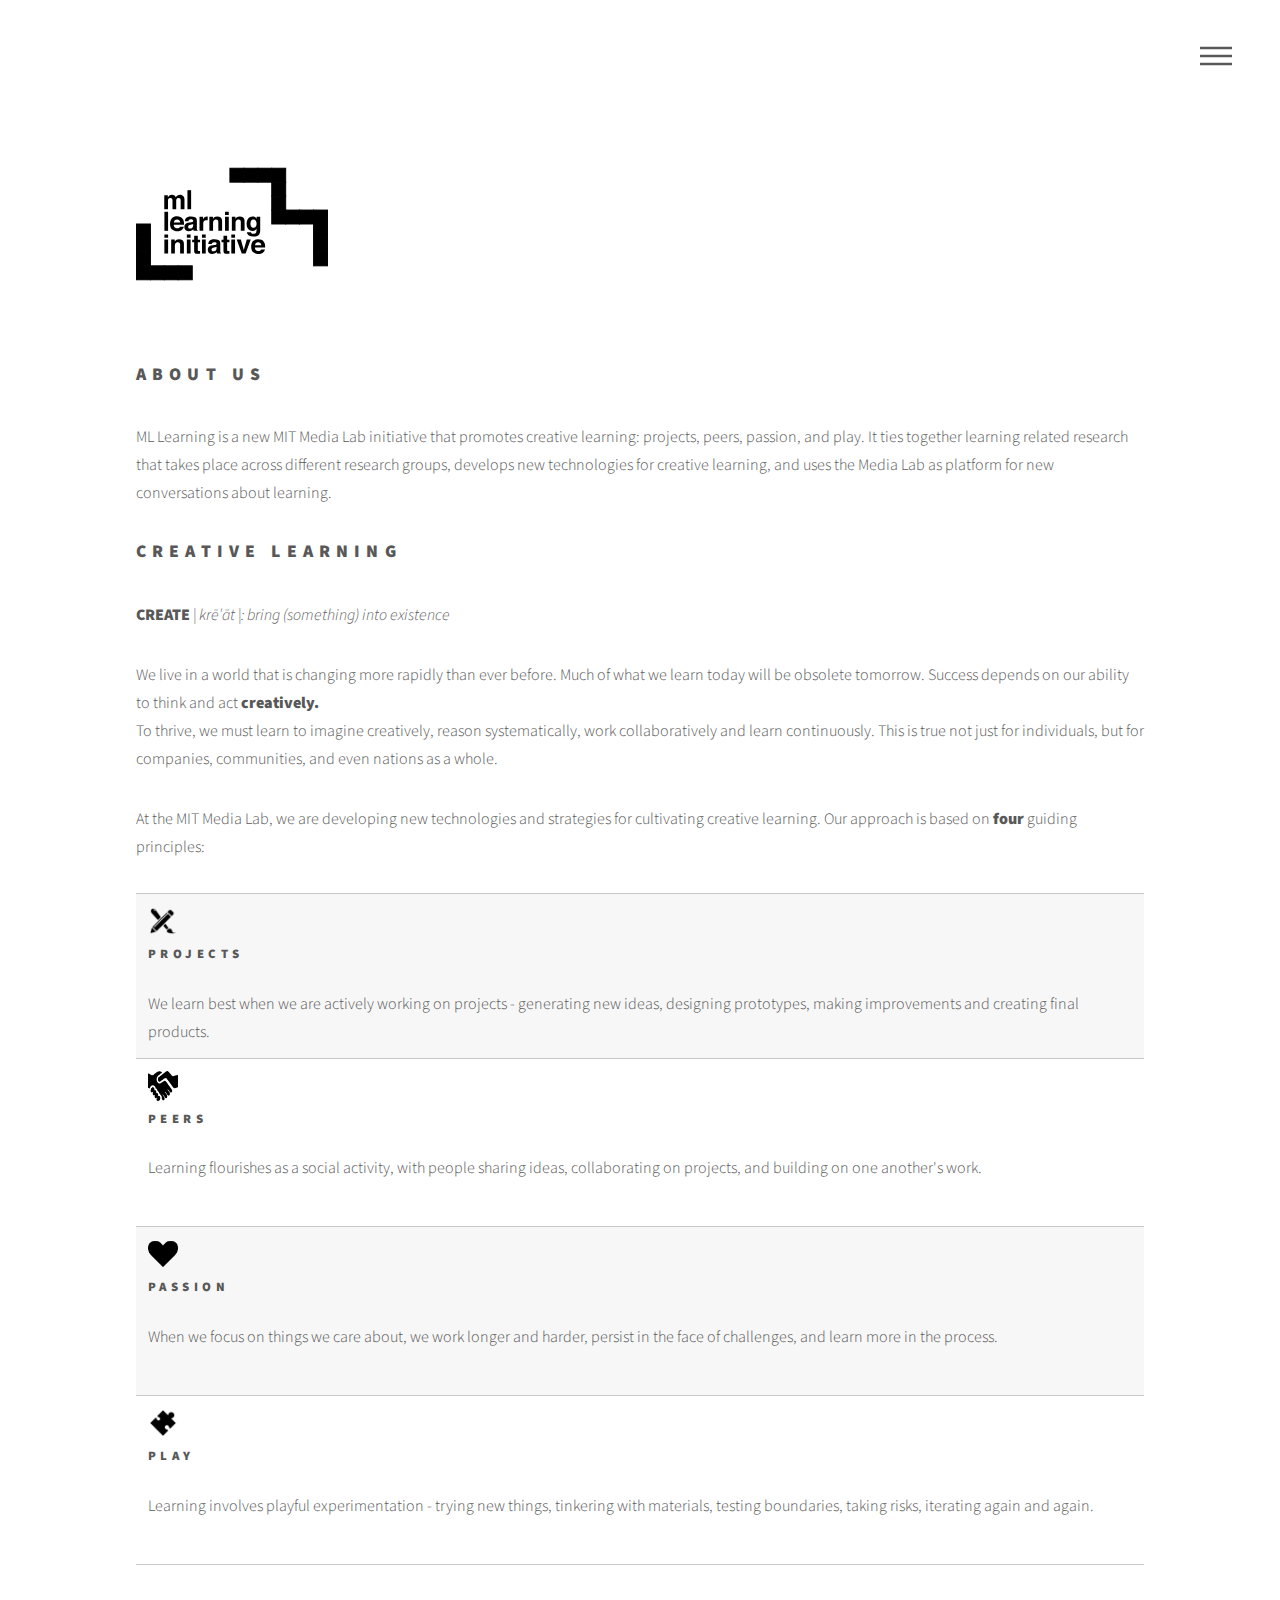
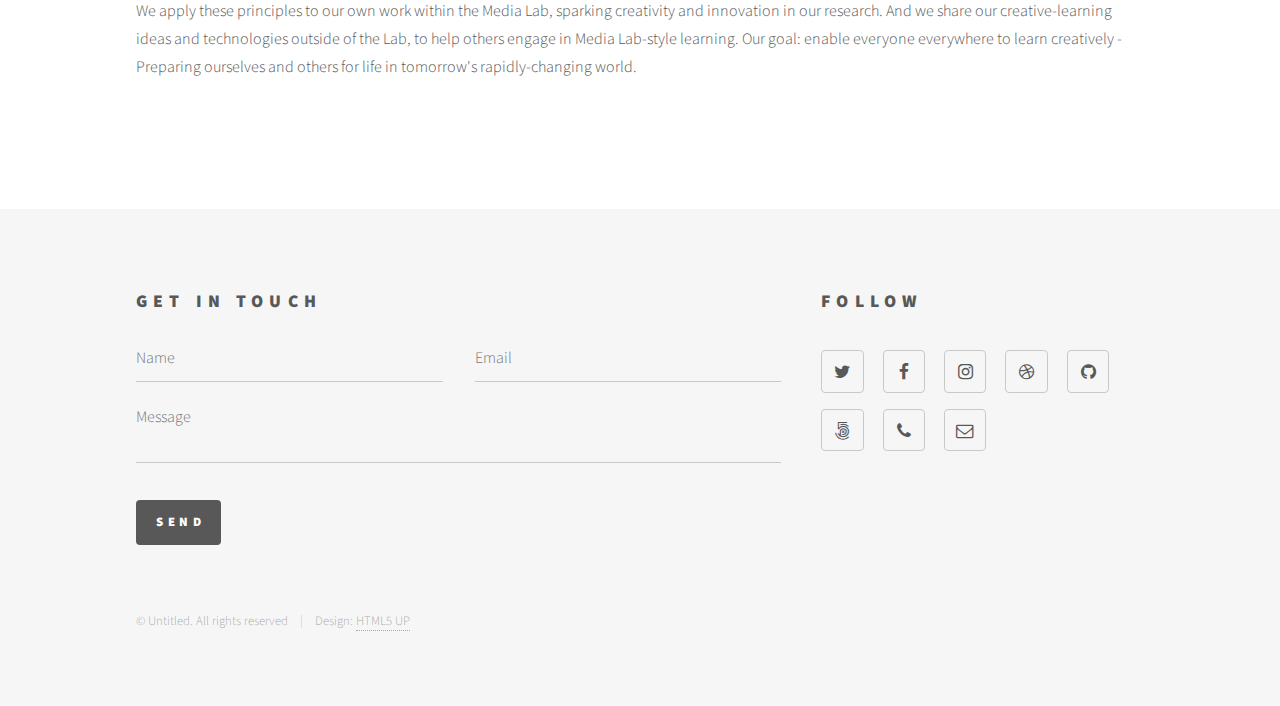
==== about.html @ 052a1443 "team pages and images" ====
<!DOCTYPE HTML>

<html>


<head>
		<!--<title>Phantom by HTML5 UP</title> -->
		<meta charset="utf-8" />
		<meta name="viewport" content="width=device-width, initial-scale=1" />
		<!--[if lte IE 8]><script src="assets/js/ie/html5shiv.js"></script><![endif]-->
		<link rel="stylesheet" href="assets/css/main.css" />
		<!--[if lte IE 9]><link rel="stylesheet" href="assets/css/ie9.css" /><![endif]-->
		<!--[if lte IE 8]><link rel="stylesheet" href="assets/css/ie8.css" /><![endif]-->
	</head>
	
<body>

<!-- Wrapper -->
			<div id="wrapper">

				<!-- Header -->
					<header id="header">
						<div class="inner">

							<!-- Logo -->
								<a href="index.html" class="logo">
								<span class="symbol"><img src="images/icons/logo.svg" alt="" /></span>
								</a>

							<!-- Nav -->
								<nav>
									<ul>
										<li><a href="#menu">Menu</a></li>
									</ul>
								</nav>

						</div>
					</header>

				<!-- Menu -->
					<nav id="menu">
						<h2>Menu</h2>
						<ul>
							<li><a href="index.html">Projects</a></li>
							<li><a href="people.html">People</a></li>
							<li><a href="about.html">About</a></li>
							<li><a href="generic.html">Blog</a></li>
							<li><a href="elements.html">Elements</a></li>
						</ul>
					</nav>

				<!-- Main -->
					<div id="main">
						<div class="inner">

<h2> About Us </h2>

<p>
ML Learning is a new MIT Media Lab initiative that promotes creative learning:
 projects, peers, passion, and play. It ties together learning related research
  that takes place across different research groups, develops new technologies
  for creative learning, and uses the Media Lab as platform for new conversations
   about learning.
</p>

<h2> Creative Learning </h2>

<p>

<b>CREATE</b> <em>| krēˈāt |: bring (something) into existence </em>

</p>
<p>

We live in a world that is changing more rapidly than ever before.
Much of what we learn today will be obsolete tomorrow.
Success depends on our ability to think and act <b> creatively.</b> <br>


To thrive, we must learn to imagine creatively, reason systematically,
work collaboratively and learn continuously.
This is true not just for individuals, but for companies,
communities, and even nations as a whole.

</p>

<p>

At the MIT Media Lab, we are developing new technologies and strategies
for cultivating creative learning. Our approach is based on <b>four</b> guiding principles:

<div>




</div>


<table>  
<tr>  
    <td><img src="images/icons/project.png" style="width:30px;height:30px;">


    
    <h5>Projects</h5>

We learn best when we are actively working on projects -
generating new ideas, designing prototypes,
making improvements and creating final products.

</td>

</tr>  
<tr>  
    <td><img src="images/icons/peers.png" alt="Peers icon" style="width:30px;height:30px;">

    
    <h5>Peers</h5>

<p> 
 Learning flourishes as a social activity,
with people sharing ideas, collaborating on projects,
and building on one another's work.</p>
</td>

</tr>  
<tr>  
   <td><img src="images/icons/passion.png" alt="Passion icon" style="width:30px;height:30px;">

    
    <h5>Passion</h5>

<p>When we focus on things we care about, we work longer and harder,
persist in the face of challenges, and learn more in the process.</p>
</td>

</tr>  
<tr>  
    <td><img src="images/icons/play.png" alt="Play icon" style="width:30px;height:30px;">

    
    <h5>Play</h5>

<p> Learning involves playful experimentation - trying new things,
tinkering with materials, testing boundaries, taking risks, iterating again and again.</p>
</td>

</tr>  
</table>

We apply these principles to our own work within the Media Lab,
sparking creativity and innovation in our research.
And we share our creative-learning ideas and technologies
outside of the Lab, to help others engage in Media Lab-style learning.

Our goal: enable everyone everywhere to learn creatively -
Preparing ourselves and others for life in tomorrow's rapidly-changing world.

</p>
</div>
</div>


<footer id="footer">
						<div class="inner">
							<section>
								<h2>Get in touch</h2>
								<form method="post" action="#">
									<div class="field half first">
										<input type="text" name="name" id="name" placeholder="Name" />
									</div>
									<div class="field half">
										<input type="email" name="email" id="email" placeholder="Email" />
									</div>
									<div class="field">
										<textarea name="message" id="message" placeholder="Message"></textarea>
									</div>
									<ul class="actions">
										<li><input type="submit" value="Send" class="special" /></li>
									</ul>
								</form>
							</section>
							<section>
								<h2>Follow</h2>
								<ul class="icons">
									<li><a href="#" class="icon style2 fa-twitter"><span class="label">Twitter</span></a></li>
									<li><a href="#" class="icon style2 fa-facebook"><span class="label">Facebook</span></a></li>
									<li><a href="#" class="icon style2 fa-instagram"><span class="label">Instagram</span></a></li>
									<li><a href="#" class="icon style2 fa-dribbble"><span class="label">Dribbble</span></a></li>
									<li><a href="#" class="icon style2 fa-github"><span class="label">GitHub</span></a></li>
									<li><a href="#" class="icon style2 fa-500px"><span class="label">500px</span></a></li>
									<li><a href="#" class="icon style2 fa-phone"><span class="label">Phone</span></a></li>
									<li><a href="#" class="icon style2 fa-envelope-o"><span class="label">Email</span></a></li>
								</ul>
							</section>
							<ul class="copyright">
								<li>&copy; Untitled. All rights reserved</li><li>Design: <a href="http://html5up.net">HTML5 UP</a></li>
							</ul>
						</div>
					</footer>
					<!-- Scripts -->
			<script src="assets/js/jquery.min.js"></script>
			<script src="assets/js/skel.min.js"></script>
			<script src="assets/js/util.js"></script>
			<!--[if lte IE 8]><script src="assets/js/ie/respond.min.js"></script><![endif]-->
			<script src="assets/js/main.js"></script>
					</body>
					</html>
---- assets/css/main.css ----
@import url(font-awesome.min.css);
@import url("https://fonts.googleapis.com/css?family=Source+Sans+Pro:300,700,900");

/*
	Phantom by HTML5 UP
	html5up.net | @ajlkn
	Free for personal and commercial use under the CCA 3.0 license (html5up.net/license)
*/

/* Reset */

.highlight1 {
background-color: rgb(112, 32, 140); /* purple */
color: white;

}

.highlight2 {
background-color: rgb(50, 56, 150);/* blue */
color: white;
}

.highlight3 {
background-color: rgb(222, 25, 35);/* orange */
color: white;
}

.highlight4 {
background-color: rgb(246, 149, 22);/* yellow */
color: white;
}

.highlight5 {
background-color: rgb(0, 123, 66);/* green */
color: white;
}

.highlight6 {
background-color: black;/* black */
color: white;
}

	html, body, div, span, applet, object, iframe, h1, h2, h3, h4, h5, h6, p, blockquote, pre, a, abbr, acronym, address, big, cite, code, del, dfn, em, img, ins, kbd, q, s, samp, small, strike, strong, sub, sup, tt, var, b, u, i, center, dl, dt, dd, ol, ul, li, fieldset, form, label, legend, table, caption, tbody, tfoot, thead, tr, th, td, article, aside, canvas, details, embed, figure, figcaption, footer, header, hgroup, menu, nav, output, ruby, section, summary, time, mark, audio, video {
		margin: 0;
		padding: 0;
		border: 0;
		font-size: 100%;
		font: inherit;
		vertical-align: baseline;
	}

	article, aside, details, figcaption, figure, footer, header, hgroup, menu, nav, section {
		display: block;
	}

	body {
		line-height: 1;
	}

	ol, ul {
		list-style: none;
	}

	blockquote, q {
		quotes: none;
	}

	blockquote:before, blockquote:after, q:before, q:after {
		content: '';
		content: none;
	}

	table {
		border-collapse: collapse;
		border-spacing: 0;
	}

	body {
		-webkit-text-size-adjust: none;
	}

/* Box Model */

	*, *:before, *:after {
		-moz-box-sizing: border-box;
		-webkit-box-sizing: border-box;
		box-sizing: border-box;
	}

/* Grid */

	.row {
		border-bottom: solid 1px transparent;
		-moz-box-sizing: border-box;
		-webkit-box-sizing: border-box;
		box-sizing: border-box;
	}

	.row > * {
		float: left;
		-moz-box-sizing: border-box;
		-webkit-box-sizing: border-box;
		box-sizing: border-box;
	}

	.row:after, .row:before {
		content: '';
		display: block;
		clear: both;
		height: 0;
	}

	.row.uniform > * > :first-child {
		margin-top: 0;
	}

	.row.uniform > * > :last-child {
		margin-bottom: 0;
	}

	.row.\30 \25 > * {
		padding: 0 0 0 0em;
	}

	.row.\30 \25 {
		margin: 0 0 -1px 0em;
	}

	.row.uniform.\30 \25 > * {
		padding: 0em 0 0 0em;
	}

	.row.uniform.\30 \25 {
		margin: 0em 0 -1px 0em;
	}

	.row > * {
		padding: 0 0 0 2em;
	}

	.row {
		margin: 0 0 -1px -2em;
	}

	.row.uniform > * {
		padding: 2em 0 0 2em;
	}

	.row.uniform {
		margin: -2em 0 -1px -2em;
	}

	.row.\32 00\25 > * {
		padding: 0 0 0 4em;
	}

	.row.\32 00\25 {
		margin: 0 0 -1px -4em;
	}

	.row.uniform.\32 00\25 > * {
		padding: 4em 0 0 4em;
	}

	.row.uniform.\32 00\25 {
		margin: -4em 0 -1px -4em;
	}

	.row.\31 50\25 > * {
		padding: 0 0 0 3em;
	}

	.row.\31 50\25 {
		margin: 0 0 -1px -3em;
	}

	.row.uniform.\31 50\25 > * {
		padding: 3em 0 0 3em;
	}

	.row.uniform.\31 50\25 {
		margin: -3em 0 -1px -3em;
	}

	.row.\35 0\25 > * {
		padding: 0 0 0 1em;
	}

	.row.\35 0\25 {
		margin: 0 0 -1px -1em;
	}

	.row.uniform.\35 0\25 > * {
		padding: 1em 0 0 1em;
	}

	.row.uniform.\35 0\25 {
		margin: -1em 0 -1px -1em;
	}

	.row.\32 5\25 > * {
		padding: 0 0 0 0.5em;
	}

	.row.\32 5\25 {
		margin: 0 0 -1px -0.5em;
	}

	.row.uniform.\32 5\25 > * {
		padding: 0.5em 0 0 0.5em;
	}

	.row.uniform.\32 5\25 {
		margin: -0.5em 0 -1px -0.5em;
	}

	.\31 2u, .\31 2u\24 {
		width: 100;
		clear: none;
		margin-left: 0;
	}

	.\31 1u, .\31 1u\24 {
		width: 91.6666666667%;
		clear: none;
		margin-left: 0;
	}

	.\31 0u, .\31 0u\24 {
		width: 83.3333333333%;
		clear: none;
		margin-left: 0;
	}

	.\39 u, .\39 u\24 {
		width: 75%;
		clear: none;
		margin-left: 0;
	}

	.\38 u, .\38 u\24 {
		width: 66.6666666667%;
		clear: none;
		margin-left: 0;
	}

	.\37 u, .\37 u\24 {
		width: 58.3333333333%;
		clear: none;
		margin-left: 0;
	}

	.\36 u, .\36 u\24 {
		width: 50%;
		clear: none;
		margin-left: 0;
	}

	.\35 u, .\35 u\24 {
		width: 41.6666666667%;
		clear: none;
		margin-left: 0;
	}

	.\34 u, .\34 u\24 {
		width: 33.3333333333%;
		clear: none;
		margin-left: 0;
	}

	.\33 u, .\33 u\24 {
		width: 25%;
		clear: none;
		margin-left: 0;
	}

	.\32 u, .\32 u\24 {
		width: 16.6666666667%;
		clear: none;
		margin-left: 0;
	}

	.\31 u, .\31 u\24 {
		width: 8.3333333333%;
		clear: none;
		margin-left: 0;
	}

	.\31 2u\24 + *,
	.\31 1u\24 + *,
	.\31 0u\24 + *,
	.\39 u\24 + *,
	.\38 u\24 + *,
	.\37 u\24 + *,
	.\36 u\24 + *,
	.\35 u\24 + *,
	.\34 u\24 + *,
	.\33 u\24 + *,
	.\32 u\24 + *,
	.\31 u\24 + * {
		clear: left;
	}

	.\-11u {
		margin-left: 91.66667%;
	}

	.\-10u {
		margin-left: 83.33333%;
	}

	.\-9u {
		margin-left: 75%;
	}

	.\-8u {
		margin-left: 66.66667%;
	}

	.\-7u {
		margin-left: 58.33333%;
	}

	.\-6u {
		margin-left: 50%;
	}

	.\-5u {
		margin-left: 41.66667%;
	}

	.\-4u {
		margin-left: 33.33333%;
	}

	.\-3u {
		margin-left: 25%;
	}

	.\-2u {
		margin-left: 16.66667%;
	}

	.\-1u {
		margin-left: 8.33333%;
	}

	@media screen and (max-width: 1680px) {

		.row > * {
			padding: 0 0 0 2em;
		}

		.row {
			margin: 0 0 -1px -2em;
		}

		.row.uniform > * {
			padding: 2em 0 0 2em;
		}

		.row.uniform {
			margin: -2em 0 -1px -2em;
		}

		.row.\32 00\25 > * {
			padding: 0 0 0 4em;
		}

		.row.\32 00\25 {
			margin: 0 0 -1px -4em;
		}

		.row.uniform.\32 00\25 > * {
			padding: 4em 0 0 4em;
		}

		.row.uniform.\32 00\25 {
			margin: -4em 0 -1px -4em;
		}

		.row.\31 50\25 > * {
			padding: 0 0 0 3em;
		}

		.row.\31 50\25 {
			margin: 0 0 -1px -3em;
		}

		.row.uniform.\31 50\25 > * {
			padding: 3em 0 0 3em;
		}

		.row.uniform.\31 50\25 {
			margin: -3em 0 -1px -3em;
		}

		.row.\35 0\25 > * {
			padding: 0 0 0 1em;
		}

		.row.\35 0\25 {
			margin: 0 0 -1px -1em;
		}

		.row.uniform.\35 0\25 > * {
			padding: 1em 0 0 1em;
		}

		.row.uniform.\35 0\25 {
			margin: -1em 0 -1px -1em;
		}

		.row.\32 5\25 > * {
			padding: 0 0 0 0.5em;
		}

		.row.\32 5\25 {
			margin: 0 0 -1px -0.5em;
		}

		.row.uniform.\32 5\25 > * {
			padding: 0.5em 0 0 0.5em;
		}

		.row.uniform.\32 5\25 {
			margin: -0.5em 0 -1px -0.5em;
		}

		.\31 2u\28xlarge\29, .\31 2u\24\28xlarge\29 {
			width: 100%;
			clear: none;
			margin-left: 0;
		}

		.\31 1u\28xlarge\29, .\31 1u\24\28xlarge\29 {
			width: 91.6666666667%;
			clear: none;
			margin-left: 0;
		}

		.\31 0u\28xlarge\29, .\31 0u\24\28xlarge\29 {
			width: 83.3333333333%;
			clear: none;
			margin-left: 0;
		}

		.\39 u\28xlarge\29, .\39 u\24\28xlarge\29 {
			width: 75%;
			clear: none;
			margin-left: 0;
		}

		.\38 u\28xlarge\29, .\38 u\24\28xlarge\29 {
			width: 66.6666666667%;
			clear: none;
			margin-left: 0;
		}

		.\37 u\28xlarge\29, .\37 u\24\28xlarge\29 {
			width: 58.3333333333%;
			clear: none;
			margin-left: 0;
		}

		.\36 u\28xlarge\29, .\36 u\24\28xlarge\29 {
			width: 50%;
			clear: none;
			margin-left: 0;
		}

		.\35 u\28xlarge\29, .\35 u\24\28xlarge\29 {
			width: 41.6666666667%;
			clear: none;
			margin-left: 0;
		}

		.\34 u\28xlarge\29, .\34 u\24\28xlarge\29 {
			width: 33.3333333333%;
			clear: none;
			margin-left: 0;
		}

		.\33 u\28xlarge\29, .\33 u\24\28xlarge\29 {
			width: 25%;
			clear: none;
			margin-left: 0;
		}

		.\32 u\28xlarge\29, .\32 u\24\28xlarge\29 {
			width: 16.6666666667%;
			clear: none;
			margin-left: 0;
		}

		.\31 u\28xlarge\29, .\31 u\24\28xlarge\29 {
			width: 8.3333333333%;
			clear: none;
			margin-left: 0;
		}

		.\31 2u\24\28xlarge\29 + *,
		.\31 1u\24\28xlarge\29 + *,
		.\31 0u\24\28xlarge\29 + *,
		.\39 u\24\28xlarge\29 + *,
		.\38 u\24\28xlarge\29 + *,
		.\37 u\24\28xlarge\29 + *,
		.\36 u\24\28xlarge\29 + *,
		.\35 u\24\28xlarge\29 + *,
		.\34 u\24\28xlarge\29 + *,
		.\33 u\24\28xlarge\29 + *,
		.\32 u\24\28xlarge\29 + *,
		.\31 u\24\28xlarge\29 + * {
			clear: left;
		}

		.\-11u\28xlarge\29 {
			margin-left: 91.66667%;
		}

		.\-10u\28xlarge\29 {
			margin-left: 83.33333%;
		}

		.\-9u\28xlarge\29 {
			margin-left: 75%;
		}

		.\-8u\28xlarge\29 {
			margin-left: 66.66667%;
		}

		.\-7u\28xlarge\29 {
			margin-left: 58.33333%;
		}

		.\-6u\28xlarge\29 {
			margin-left: 50%;
		}

		.\-5u\28xlarge\29 {
			margin-left: 41.66667%;
		}

		.\-4u\28xlarge\29 {
			margin-left: 33.33333%;
		}

		.\-3u\28xlarge\29 {
			margin-left: 25%;
		}

		.\-2u\28xlarge\29 {
			margin-left: 16.66667%;
		}

		.\-1u\28xlarge\29 {
			margin-left: 8.33333%;
		}

	}

	@media screen and (max-width: 1280px) {

		.row > * {
			padding: 0 0 0 2em;
		}

		.row {
			margin: 0 0 -1px -2em;
		}

		.row.uniform > * {
			padding: 2em 0 0 2em;
		}

		.row.uniform {
			margin: -2em 0 -1px -2em;
		}

		.row.\32 00\25 > * {
			padding: 0 0 0 4em;
		}

		.row.\32 00\25 {
			margin: 0 0 -1px -4em;
		}

		.row.uniform.\32 00\25 > * {
			padding: 4em 0 0 4em;
		}

		.row.uniform.\32 00\25 {
			margin: -4em 0 -1px -4em;
		}

		.row.\31 50\25 > * {
			padding: 0 0 0 3em;
		}

		.row.\31 50\25 {
			margin: 0 0 -1px -3em;
		}

		.row.uniform.\31 50\25 > * {
			padding: 3em 0 0 3em;
		}

		.row.uniform.\31 50\25 {
			margin: -3em 0 -1px -3em;
		}

		.row.\35 0\25 > * {
			padding: 0 0 0 1em;
		}

		.row.\35 0\25 {
			margin: 0 0 -1px -1em;
		}

		.row.uniform.\35 0\25 > * {
			padding: 1em 0 0 1em;
		}

		.row.uniform.\35 0\25 {
			margin: -1em 0 -1px -1em;
		}

		.row.\32 5\25 > * {
			padding: 0 0 0 0.5em;
		}

		.row.\32 5\25 {
			margin: 0 0 -1px -0.5em;
		}

		.row.uniform.\32 5\25 > * {
			padding: 0.5em 0 0 0.5em;
		}

		.row.uniform.\32 5\25 {
			margin: -0.5em 0 -1px -0.5em;
		}

		.\31 2u\28large\29, .\31 2u\24\28large\29 {
			width: 100%;
			clear: none;
			margin-left: 0;
		}

		.\31 1u\28large\29, .\31 1u\24\28large\29 {
			width: 91.6666666667%;
			clear: none;
			margin-left: 0;
		}

		.\31 0u\28large\29, .\31 0u\24\28large\29 {
			width: 83.3333333333%;
			clear: none;
			margin-left: 0;
		}

		.\39 u\28large\29, .\39 u\24\28large\29 {
			width: 75%;
			clear: none;
			margin-left: 0;
		}

		.\38 u\28large\29, .\38 u\24\28large\29 {
			width: 66.6666666667%;
			clear: none;
			margin-left: 0;
		}

		.\37 u\28large\29, .\37 u\24\28large\29 {
			width: 58.3333333333%;
			clear: none;
			margin-left: 0;
		}

		.\36 u\28large\29, .\36 u\24\28large\29 {
			width: 50%;
			clear: none;
			margin-left: 0;
		}

		.\35 u\28large\29, .\35 u\24\28large\29 {
			width: 41.6666666667%;
			clear: none;
			margin-left: 0;
		}

		.\34 u\28large\29, .\34 u\24\28large\29 {
			width: 33.3333333333%;
			clear: none;
			margin-left: 0;
		}

		.\33 u\28large\29, .\33 u\24\28large\29 {
			width: 25%;
			clear: none;
			margin-left: 0;
		}

		.\32 u\28large\29, .\32 u\24\28large\29 {
			width: 16.6666666667%;
			clear: none;
			margin-left: 0;
		}

		.\31 u\28large\29, .\31 u\24\28large\29 {
			width: 8.3333333333%;
			clear: none;
			margin-left: 0;
		}

		.\31 2u\24\28large\29 + *,
		.\31 1u\24\28large\29 + *,
		.\31 0u\24\28large\29 + *,
		.\39 u\24\28large\29 + *,
		.\38 u\24\28large\29 + *,
		.\37 u\24\28large\29 + *,
		.\36 u\24\28large\29 + *,
		.\35 u\24\28large\29 + *,
		.\34 u\24\28large\29 + *,
		.\33 u\24\28large\29 + *,
		.\32 u\24\28large\29 + *,
		.\31 u\24\28large\29 + * {
			clear: left;
		}

		.\-11u\28large\29 {
			margin-left: 91.66667%;
		}

		.\-10u\28large\29 {
			margin-left: 83.33333%;
		}

		.\-9u\28large\29 {
			margin-left: 75%;
		}

		.\-8u\28large\29 {
			margin-left: 66.66667%;
		}

		.\-7u\28large\29 {
			margin-left: 58.33333%;
		}

		.\-6u\28large\29 {
			margin-left: 50%;
		}

		.\-5u\28large\29 {
			margin-left: 41.66667%;
		}

		.\-4u\28large\29 {
			margin-left: 33.33333%;
		}

		.\-3u\28large\29 {
			margin-left: 25%;
		}

		.\-2u\28large\29 {
			margin-left: 16.66667%;
		}

		.\-1u\28large\29 {
			margin-left: 8.33333%;
		}

	}

	@media screen and (max-width: 980px) {

		.row > * {
			padding: 0 0 0 1.5em;
		}

		.row {
			margin: 0 0 -1px -1.5em;
		}

		.row.uniform > * {
			padding: 1.5em 0 0 1.5em;
		}

		.row.uniform {
			margin: -1.5em 0 -1px -1.5em;
		}

		.row.\32 00\25 > * {
			padding: 0 0 0 3em;
		}

		.row.\32 00\25 {
			margin: 0 0 -1px -3em;
		}

		.row.uniform.\32 00\25 > * {
			padding: 3em 0 0 3em;
		}

		.row.uniform.\32 00\25 {
			margin: -3em 0 -1px -3em;
		}

		.row.\31 50\25 > * {
			padding: 0 0 0 2.25em;
		}

		.row.\31 50\25 {
			margin: 0 0 -1px -2.25em;
		}

		.row.uniform.\31 50\25 > * {
			padding: 2.25em 0 0 2.25em;
		}

		.row.uniform.\31 50\25 {
			margin: -2.25em 0 -1px -2.25em;
		}

		.row.\35 0\25 > * {
			padding: 0 0 0 0.75em;
		}

		.row.\35 0\25 {
			margin: 0 0 -1px -0.75em;
		}

		.row.uniform.\35 0\25 > * {
			padding: 0.75em 0 0 0.75em;
		}

		.row.uniform.\35 0\25 {
			margin: -0.75em 0 -1px -0.75em;
		}

		.row.\32 5\25 > * {
			padding: 0 0 0 0.375em;
		}

		.row.\32 5\25 {
			margin: 0 0 -1px -0.375em;
		}

		.row.uniform.\32 5\25 > * {
			padding: 0.375em 0 0 0.375em;
		}

		.row.uniform.\32 5\25 {
			margin: -0.375em 0 -1px -0.375em;
		}

		.\31 2u\28medium\29, .\31 2u\24\28medium\29 {
			width: 100%;
			clear: none;
			margin-left: 0;
		}

		.\31 1u\28medium\29, .\31 1u\24\28medium\29 {
			width: 91.6666666667%;
			clear: none;
			margin-left: 0;
		}

		.\31 0u\28medium\29, .\31 0u\24\28medium\29 {
			width: 83.3333333333%;
			clear: none;
			margin-left: 0;
		}

		.\39 u\28medium\29, .\39 u\24\28medium\29 {
			width: 75%;
			clear: none;
			margin-left: 0;
		}

		.\38 u\28medium\29, .\38 u\24\28medium\29 {
			width: 66.6666666667%;
			clear: none;
			margin-left: 0;
		}

		.\37 u\28medium\29, .\37 u\24\28medium\29 {
			width: 58.3333333333%;
			clear: none;
			margin-left: 0;
		}

		.\36 u\28medium\29, .\36 u\24\28medium\29 {
			width: 50%;
			clear: none;
			margin-left: 0;
		}

		.\35 u\28medium\29, .\35 u\24\28medium\29 {
			width: 41.6666666667%;
			clear: none;
			margin-left: 0;
		}

		.\34 u\28medium\29, .\34 u\24\28medium\29 {
			width: 33.3333333333%;
			clear: none;
			margin-left: 0;
		}

		.\33 u\28medium\29, .\33 u\24\28medium\29 {
			width: 25%;
			clear: none;
			margin-left: 0;
		}

		.\32 u\28medium\29, .\32 u\24\28medium\29 {
			width: 16.6666666667%;
			clear: none;
			margin-left: 0;
		}

		.\31 u\28medium\29, .\31 u\24\28medium\29 {
			width: 8.3333333333%;
			clear: none;
			margin-left: 0;
		}

		.\31 2u\24\28medium\29 + *,
		.\31 1u\24\28medium\29 + *,
		.\31 0u\24\28medium\29 + *,
		.\39 u\24\28medium\29 + *,
		.\38 u\24\28medium\29 + *,
		.\37 u\24\28medium\29 + *,
		.\36 u\24\28medium\29 + *,
		.\35 u\24\28medium\29 + *,
		.\34 u\24\28medium\29 + *,
		.\33 u\24\28medium\29 + *,
		.\32 u\24\28medium\29 + *,
		.\31 u\24\28medium\29 + * {
			clear: left;
		}

		.\-11u\28medium\29 {
			margin-left: 91.66667%;
		}

		.\-10u\28medium\29 {
			margin-left: 83.33333%;
		}

		.\-9u\28medium\29 {
			margin-left: 75%;
		}

		.\-8u\28medium\29 {
			margin-left: 66.66667%;
		}

		.\-7u\28medium\29 {
			margin-left: 58.33333%;
		}

		.\-6u\28medium\29 {
			margin-left: 50%;
		}

		.\-5u\28medium\29 {
			margin-left: 41.66667%;
		}

		.\-4u\28medium\29 {
			margin-left: 33.33333%;
		}

		.\-3u\28medium\29 {
			margin-left: 25%;
		}

		.\-2u\28medium\29 {
			margin-left: 16.66667%;
		}

		.\-1u\28medium\29 {
			margin-left: 8.33333%;
		}

	}

	@media screen and (max-width: 736px) {

		.row > * {
			padding: 0 0 0 1em;
		}

		.row {
			margin: 0 0 -1px -1em;
		}

		.row.uniform > * {
			padding: 1em 0 0 1em;
		}

		.row.uniform {
			margin: -1em 0 -1px -1em;
		}

		.row.\32 00\25 > * {
			padding: 0 0 0 2em;
		}

		.row.\32 00\25 {
			margin: 0 0 -1px -2em;
		}

		.row.uniform.\32 00\25 > * {
			padding: 2em 0 0 2em;
		}

		.row.uniform.\32 00\25 {
			margin: -2em 0 -1px -2em;
		}

		.row.\31 50\25 > * {
			padding: 0 0 0 1.5em;
		}

		.row.\31 50\25 {
			margin: 0 0 -1px -1.5em;
		}

		.row.uniform.\31 50\25 > * {
			padding: 1.5em 0 0 1.5em;
		}

		.row.uniform.\31 50\25 {
			margin: -1.5em 0 -1px -1.5em;
		}

		.row.\35 0\25 > * {
			padding: 0 0 0 0.5em;
		}

		.row.\35 0\25 {
			margin: 0 0 -1px -0.5em;
		}

		.row.uniform.\35 0\25 > * {
			padding: 0.5em 0 0 0.5em;
		}

		.row.uniform.\35 0\25 {
			margin: -0.5em 0 -1px -0.5em;
		}

		.row.\32 5\25 > * {
			padding: 0 0 0 0.25em;
		}

		.row.\32 5\25 {
			margin: 0 0 -1px -0.25em;
		}

		.row.uniform.\32 5\25 > * {
			padding: 0.25em 0 0 0.25em;
		}

		.row.uniform.\32 5\25 {
			margin: -0.25em 0 -1px -0.25em;
		}

		.\31 2u\28small\29, .\31 2u\24\28small\29 {
			width: 100%;
			clear: none;
			margin-left: 0;
		}

		.\31 1u\28small\29, .\31 1u\24\28small\29 {
			width: 91.6666666667%;
			clear: none;
			margin-left: 0;
		}

		.\31 0u\28small\29, .\31 0u\24\28small\29 {
			width: 83.3333333333%;
			clear: none;
			margin-left: 0;
		}

		.\39 u\28small\29, .\39 u\24\28small\29 {
			width: 75%;
			clear: none;
			margin-left: 0;
		}

		.\38 u\28small\29, .\38 u\24\28small\29 {
			width: 66.6666666667%;
			clear: none;
			margin-left: 0;
		}

		.\37 u\28small\29, .\37 u\24\28small\29 {
			width: 58.3333333333%;
			clear: none;
			margin-left: 0;
		}

		.\36 u\28small\29, .\36 u\24\28small\29 {
			width: 50%;
			clear: none;
			margin-left: 0;
		}

		.\35 u\28small\29, .\35 u\24\28small\29 {
			width: 41.6666666667%;
			clear: none;
			margin-left: 0;
		}

		.\34 u\28small\29, .\34 u\24\28small\29 {
			width: 33.3333333333%;
			clear: none;
			margin-left: 0;
		}

		.\33 u\28small\29, .\33 u\24\28small\29 {
			width: 25%;
			clear: none;
			margin-left: 0;
		}

		.\32 u\28small\29, .\32 u\24\28small\29 {
			width: 16.6666666667%;
			clear: none;
			margin-left: 0;
		}

		.\31 u\28small\29, .\31 u\24\28small\29 {
			width: 8.3333333333%;
			clear: none;
			margin-left: 0;
		}

		.\31 2u\24\28small\29 + *,
		.\31 1u\24\28small\29 + *,
		.\31 0u\24\28small\29 + *,
		.\39 u\24\28small\29 + *,
		.\38 u\24\28small\29 + *,
		.\37 u\24\28small\29 + *,
		.\36 u\24\28small\29 + *,
		.\35 u\24\28small\29 + *,
		.\34 u\24\28small\29 + *,
		.\33 u\24\28small\29 + *,
		.\32 u\24\28small\29 + *,
		.\31 u\24\28small\29 + * {
			clear: left;
		}

		.\-11u\28small\29 {
			margin-left: 91.66667%;
		}

		.\-10u\28small\29 {
			margin-left: 83.33333%;
		}

		.\-9u\28small\29 {
			margin-left: 75%;
		}

		.\-8u\28small\29 {
			margin-left: 66.66667%;
		}

		.\-7u\28small\29 {
			margin-left: 58.33333%;
		}

		.\-6u\28small\29 {
			margin-left: 50%;
		}

		.\-5u\28small\29 {
			margin-left: 41.66667%;
		}

		.\-4u\28small\29 {
			margin-left: 33.33333%;
		}

		.\-3u\28small\29 {
			margin-left: 25%;
		}

		.\-2u\28small\29 {
			margin-left: 16.66667%;
		}

		.\-1u\28small\29 {
			margin-left: 8.33333%;
		}

	}

	@media screen and (max-width: 480px) {

		.row > * {
			padding: 0 0 0 1em;
		}

		.row {
			margin: 0 0 -1px -1em;
		}

		.row.uniform > * {
			padding: 1em 0 0 1em;
		}

		.row.uniform {
			margin: -1em 0 -1px -1em;
		}

		.row.\32 00\25 > * {
			padding: 0 0 0 2em;
		}

		.row.\32 00\25 {
			margin: 0 0 -1px -2em;
		}

		.row.uniform.\32 00\25 > * {
			padding: 2em 0 0 2em;
		}

		.row.uniform.\32 00\25 {
			margin: -2em 0 -1px -2em;
		}

		.row.\31 50\25 > * {
			padding: 0 0 0 1.5em;
		}

		.row.\31 50\25 {
			margin: 0 0 -1px -1.5em;
		}

		.row.uniform.\31 50\25 > * {
			padding: 1.5em 0 0 1.5em;
		}

		.row.uniform.\31 50\25 {
			margin: -1.5em 0 -1px -1.5em;
		}

		.row.\35 0\25 > * {
			padding: 0 0 0 0.5em;
		}

		.row.\35 0\25 {
			margin: 0 0 -1px -0.5em;
		}

		.row.uniform.\35 0\25 > * {
			padding: 0.5em 0 0 0.5em;
		}

		.row.uniform.\35 0\25 {
			margin: -0.5em 0 -1px -0.5em;
		}

		.row.\32 5\25 > * {
			padding: 0 0 0 0.25em;
		}

		.row.\32 5\25 {
			margin: 0 0 -1px -0.25em;
		}

		.row.uniform.\32 5\25 > * {
			padding: 0.25em 0 0 0.25em;
		}

		.row.uniform.\32 5\25 {
			margin: -0.25em 0 -1px -0.25em;
		}

		.\31 2u\28xsmall\29, .\31 2u\24\28xsmall\29 {
			width: 100%;
			clear: none;
			margin-left: 0;
		}

		.\31 1u\28xsmall\29, .\31 1u\24\28xsmall\29 {
			width: 91.6666666667%;
			clear: none;
			margin-left: 0;
		}

		.\31 0u\28xsmall\29, .\31 0u\24\28xsmall\29 {
			width: 83.3333333333%;
			clear: none;
			margin-left: 0;
		}

		.\39 u\28xsmall\29, .\39 u\24\28xsmall\29 {
			width: 75%;
			clear: none;
			margin-left: 0;
		}

		.\38 u\28xsmall\29, .\38 u\24\28xsmall\29 {
			width: 66.6666666667%;
			clear: none;
			margin-left: 0;
		}

		.\37 u\28xsmall\29, .\37 u\24\28xsmall\29 {
			width: 58.3333333333%;
			clear: none;
			margin-left: 0;
		}

		.\36 u\28xsmall\29, .\36 u\24\28xsmall\29 {
			width: 50%;
			clear: none;
			margin-left: 0;
		}

		.\35 u\28xsmall\29, .\35 u\24\28xsmall\29 {
			width: 41.6666666667%;
			clear: none;
			margin-left: 0;
		}

		.\34 u\28xsmall\29, .\34 u\24\28xsmall\29 {
			width: 33.3333333333%;
			clear: none;
			margin-left: 0;
		}

		.\33 u\28xsmall\29, .\33 u\24\28xsmall\29 {
			width: 25%;
			clear: none;
			margin-left: 0;
		}

		.\32 u\28xsmall\29, .\32 u\24\28xsmall\29 {
			width: 16.6666666667%;
			clear: none;
			margin-left: 0;
		}

		.\31 u\28xsmall\29, .\31 u\24\28xsmall\29 {
			width: 8.3333333333%;
			clear: none;
			margin-left: 0;
		}

		.\31 2u\24\28xsmall\29 + *,
		.\31 1u\24\28xsmall\29 + *,
		.\31 0u\24\28xsmall\29 + *,
		.\39 u\24\28xsmall\29 + *,
		.\38 u\24\28xsmall\29 + *,
		.\37 u\24\28xsmall\29 + *,
		.\36 u\24\28xsmall\29 + *,
		.\35 u\24\28xsmall\29 + *,
		.\34 u\24\28xsmall\29 + *,
		.\33 u\24\28xsmall\29 + *,
		.\32 u\24\28xsmall\29 + *,
		.\31 u\24\28xsmall\29 + * {
			clear: left;
		}

		.\-11u\28xsmall\29 {
			margin-left: 91.66667%;
		}

		.\-10u\28xsmall\29 {
			margin-left: 83.33333%;
		}

		.\-9u\28xsmall\29 {
			margin-left: 75%;
		}

		.\-8u\28xsmall\29 {
			margin-left: 66.66667%;
		}

		.\-7u\28xsmall\29 {
			margin-left: 58.33333%;
		}

		.\-6u\28xsmall\29 {
			margin-left: 50%;
		}

		.\-5u\28xsmall\29 {
			margin-left: 41.66667%;
		}

		.\-4u\28xsmall\29 {
			margin-left: 33.33333%;
		}

		.\-3u\28xsmall\29 {
			margin-left: 25%;
		}

		.\-2u\28xsmall\29 {
			margin-left: 16.66667%;
		}

		.\-1u\28xsmall\29 {
			margin-left: 8.33333%;
		}

	}

	@media screen and (max-width: 360px) {

		.row > * {
			padding: 0 0 0 1em;
		}

		.row {
			margin: 0 0 -1px -1em;
		}

		.row.uniform > * {
			padding: 1em 0 0 1em;
		}

		.row.uniform {
			margin: -1em 0 -1px -1em;
		}

		.row.\32 00\25 > * {
			padding: 0 0 0 2em;
		}

		.row.\32 00\25 {
			margin: 0 0 -1px -2em;
		}

		.row.uniform.\32 00\25 > * {
			padding: 2em 0 0 2em;
		}

		.row.uniform.\32 00\25 {
			margin: -2em 0 -1px -2em;
		}

		.row.\31 50\25 > * {
			padding: 0 0 0 1.5em;
		}

		.row.\31 50\25 {
			margin: 0 0 -1px -1.5em;
		}

		.row.uniform.\31 50\25 > * {
			padding: 1.5em 0 0 1.5em;
		}

		.row.uniform.\31 50\25 {
			margin: -1.5em 0 -1px -1.5em;
		}

		.row.\35 0\25 > * {
			padding: 0 0 0 0.5em;
		}

		.row.\35 0\25 {
			margin: 0 0 -1px -0.5em;
		}

		.row.uniform.\35 0\25 > * {
			padding: 0.5em 0 0 0.5em;
		}

		.row.uniform.\35 0\25 {
			margin: -0.5em 0 -1px -0.5em;
		}

		.row.\32 5\25 > * {
			padding: 0 0 0 0.25em;
		}

		.row.\32 5\25 {
			margin: 0 0 -1px -0.25em;
		}

		.row.uniform.\32 5\25 > * {
			padding: 0.25em 0 0 0.25em;
		}

		.row.uniform.\32 5\25 {
			margin: -0.25em 0 -1px -0.25em;
		}

		.\31 2u\28xxsmall\29, .\31 2u\24\28xxsmall\29 {
			width: 100%;
			clear: none;
			margin-left: 0;
		}

		.\31 1u\28xxsmall\29, .\31 1u\24\28xxsmall\29 {
			width: 91.6666666667%;
			clear: none;
			margin-left: 0;
		}

		.\31 0u\28xxsmall\29, .\31 0u\24\28xxsmall\29 {
			width: 83.3333333333%;
			clear: none;
			margin-left: 0;
		}

		.\39 u\28xxsmall\29, .\39 u\24\28xxsmall\29 {
			width: 75%;
			clear: none;
			margin-left: 0;
		}

		.\38 u\28xxsmall\29, .\38 u\24\28xxsmall\29 {
			width: 66.6666666667%;
			clear: none;
			margin-left: 0;
		}

		.\37 u\28xxsmall\29, .\37 u\24\28xxsmall\29 {
			width: 58.3333333333%;
			clear: none;
			margin-left: 0;
		}

		.\36 u\28xxsmall\29, .\36 u\24\28xxsmall\29 {
			width: 50%;
			clear: none;
			margin-left: 0;
		}

		.\35 u\28xxsmall\29, .\35 u\24\28xxsmall\29 {
			width: 41.6666666667%;
			clear: none;
			margin-left: 0;
		}

		.\34 u\28xxsmall\29, .\34 u\24\28xxsmall\29 {
			width: 33.3333333333%;
			clear: none;
			margin-left: 0;
		}

		.\33 u\28xxsmall\29, .\33 u\24\28xxsmall\29 {
			width: 25%;
			clear: none;
			margin-left: 0;
		}

		.\32 u\28xxsmall\29, .\32 u\24\28xxsmall\29 {
			width: 16.6666666667%;
			clear: none;
			margin-left: 0;
		}

		.\31 u\28xxsmall\29, .\31 u\24\28xxsmall\29 {
			width: 8.3333333333%;
			clear: none;
			margin-left: 0;
		}

		.\31 2u\24\28xxsmall\29 + *,
		.\31 1u\24\28xxsmall\29 + *,
		.\31 0u\24\28xxsmall\29 + *,
		.\39 u\24\28xxsmall\29 + *,
		.\38 u\24\28xxsmall\29 + *,
		.\37 u\24\28xxsmall\29 + *,
		.\36 u\24\28xxsmall\29 + *,
		.\35 u\24\28xxsmall\29 + *,
		.\34 u\24\28xxsmall\29 + *,
		.\33 u\24\28xxsmall\29 + *,
		.\32 u\24\28xxsmall\29 + *,
		.\31 u\24\28xxsmall\29 + * {
			clear: left;
		}

		.\-11u\28xxsmall\29 {
			margin-left: 91.66667%;
		}

		.\-10u\28xxsmall\29 {
			margin-left: 83.33333%;
		}

		.\-9u\28xxsmall\29 {
			margin-left: 75%;
		}

		.\-8u\28xxsmall\29 {
			margin-left: 66.66667%;
		}

		.\-7u\28xxsmall\29 {
			margin-left: 58.33333%;
		}

		.\-6u\28xxsmall\29 {
			margin-left: 50%;
		}

		.\-5u\28xxsmall\29 {
			margin-left: 41.66667%;
		}

		.\-4u\28xxsmall\29 {
			margin-left: 33.33333%;
		}

		.\-3u\28xxsmall\29 {
			margin-left: 25%;
		}

		.\-2u\28xxsmall\29 {
			margin-left: 16.66667%;
		}

		.\-1u\28xxsmall\29 {
			margin-left: 8.33333%;
		}

	}

/* Basic */

	@-ms-viewport {
		width: device-width;
	}

	body {
		-ms-overflow-style: scrollbar;
	}

	@media screen and (max-width: 480px) {

		html, body {
			min-width: 320px;
		}

	}

	body {
		background: #ffffff;
	}

		body.is-loading *, body.is-loading *:before, body.is-loading *:after {
			-moz-animation: none !important;
			-webkit-animation: none !important;
			-ms-animation: none !important;
			animation: none !important;
			-moz-transition: none !important;
			-webkit-transition: none !important;
			-ms-transition: none !important;
			transition: none !important;
		}

/* Type */

	body, input, select, textarea {
		color: #585858;
		font-family: "Source Sans Pro", Helvetica, sans-serif;
		font-size: 16pt;
		font-weight: 300;
		line-height: 1.75;
	}

		@media screen and (max-width: 1680px) {

			body, input, select, textarea {
				font-size: 14pt;
			}

		}

		@media screen and (max-width: 1280px) {

			body, input, select, textarea {
				font-size: 12pt;
			}

		}

	a {
		-moz-transition: border-bottom-color 0.2s ease, color 0.2s ease;
		-webkit-transition: border-bottom-color 0.2s ease, color 0.2s ease;
		-ms-transition: border-bottom-color 0.2s ease, color 0.2s ease;
		transition: border-bottom-color 0.2s ease, color 0.2s ease;
		text-decoration: none;
		color: #585858;
		border-bottom: dotted 1px rgba(88, 88, 88, 0.5);
	}

		a:hover {
			border-bottom-color: transparent;
			color: #f2849e !important;
		}

	strong, b {
		font-weight: 900;
	}

	em, i {
		font-style: italic;
	}

	p {
		margin: 0 0 2em 0;
	}

	h1 {
		font-size: 2.75em;
		font-weight: 700;
		line-height: 1.3;
		margin: 0 0 1em 0;
		letter-spacing: -0.035em;
	}

		h1 a {
			color: inherit;
		}

		@media screen and (max-width: 736px) {

			h1 {
				font-size: 2em;
				margin: 0 0 1em 0;
			}

		}

		@media screen and (max-width: 360px) {

			h1 {
				font-size: 1.75em;
			}

		}

	h2, h3, h4, h5, h6 {
		font-weight: 900;
		line-height: 1.5;
		margin: 0 0 2em 0;
		text-transform: uppercase;
		letter-spacing: 0.35em;
	}

		h2 a, h3 a, h4 a, h5 a, h6 a {
			color: inherit;
		}

	h2 {
		font-size: 1.1em;
	}

	h3 {
		font-size: 1em;
	}

	h4 {
		font-size: 0.8em;
	}

	h5 {
		font-size: 0.8em;
	}

	h6 {
		font-size: 0.8em;
	}

	@media screen and (max-width: 980px) {

		h1 br, h2 br, h3 br, h4 br, h5 br, h6 br {
			display: none;
		}

	}

	@media screen and (max-width: 736px) {

		h2 {
			font-size: 1em;
		}

		h3 {
			font-size: 0.8em;
		}

	}

	sub {
		font-size: 0.8em;
		position: relative;
		top: 0.5em;
	}

	sup {
		font-size: 0.8em;
		position: relative;
		top: -0.5em;
	}

	blockquote {
		border-left: solid 4px #c9c9c9;
		font-style: italic;
		margin: 0 0 2em 0;
		padding: 0.5em 0 0.5em 2em;
	}

	code {
		background: rgba(144, 144, 144, 0.075);
		border-radius: 4px;
		border: solid 1px #c9c9c9;
		font-family: "Courier New", monospace;
		font-size: 0.9em;
		margin: 0 0.25em;
		padding: 0.25em 0.65em;
	}

	pre {
		-webkit-overflow-scrolling: touch;
		font-family: "Courier New", monospace;
		font-size: 0.9em;
		margin: 0 0 2em 0;
	}

		pre code {
			display: block;
			line-height: 1.75;
			padding: 1em 1.5em;
			overflow-x: auto;
		}

	hr {
		border: 0;
		border-bottom: solid 1px #c9c9c9;
		margin: 2em 0;
	}

		hr.major {
			margin: 3em 0;
		}

	.align-left {
		text-align: left;
	}

	.align-center {
		text-align: center;
	}

	.align-right {
		text-align: right;
	}

/* Section/Article */

	section.special, article.special {
		text-align: center;
	}

	header p {
		margin-top: -1em;
	}

	@media screen and (max-width: 736px) {

		header p {
			margin-top: 0;
		}

	}

/* Icon */

	.icon {
		text-decoration: none;
		border-bottom: none;
		position: relative;
	}

		.icon:before {
			-moz-osx-font-smoothing: grayscale;
			-webkit-font-smoothing: antialiased;
			font-family: FontAwesome;
			font-style: normal;
			font-weight: normal;
			text-transform: none !important;
		}

		.icon > .label {
			display: none;
		}

		.icon.style2 {
			-moz-transition: background-color 0.2s ease-in-out, color 0.2s ease-in-out, border-color 0.2s ease-in-out;
			-webkit-transition: background-color 0.2s ease-in-out, color 0.2s ease-in-out, border-color 0.2s ease-in-out;
			-ms-transition: background-color 0.2s ease-in-out, color 0.2s ease-in-out, border-color 0.2s ease-in-out;
			transition: background-color 0.2s ease-in-out, color 0.2s ease-in-out, border-color 0.2s ease-in-out;
			background-color: transparent;
			border: solid 1px #c9c9c9;
			border-radius: 4px;
			width: 2.65em;
			height: 2.65em;
			display: inline-block;
			text-align: center;
			line-height: 2.65em;
			color: inherit;
		}

			.icon.style2:before {
				font-size: 1.1em;
			}

			.icon.style2:hover {
				color: #f2849e;
				border-color: #f2849e;
			}

			.icon.style2:active {
				background-color: rgba(242, 132, 158, 0.1);
			}

/* List */

	ol {
		list-style: decimal;
		margin: 0 0 2em 0;
		padding-left: 1.25em;
	}

		ol li {
			padding-left: 0.25em;
		}

	ul {
		list-style: disc;
		margin: 0 0 2em 0;
		padding-left: 1em;
	}

		ul li {
			padding-left: 0.5em;
		}

		ul.alt {
			list-style: none;
			padding-left: 0;
		}

			ul.alt li {
				border-top: solid 1px #c9c9c9;
				padding: 0.5em 0;
			}

				ul.alt li:first-child {
					border-top: 0;
					padding-top: 0;
				}

		ul.icons {
			cursor: default;
			list-style: none;
			padding-left: 0;
			margin: -1em 0 2em -1em;
		}

			ul.icons li {
				display: inline-block;
				padding: 1em 0 0 1em;
			}

		ul.actions {
			cursor: default;
			list-style: none;
			padding-left: 0;
		}

			ul.actions li {
				display: inline-block;
				padding: 0 1em 0 0;
				vertical-align: middle;
			}

				ul.actions li:last-child {
					padding-right: 0;
				}

			ul.actions.small li {
				padding: 0 0.5em 0 0;
			}

			ul.actions.vertical li {
				display: block;
				padding: 1em 0 0 0;
			}

				ul.actions.vertical li:first-child {
					padding-top: 0;
				}

				ul.actions.vertical li > * {
					margin-bottom: 0;
				}

			ul.actions.vertical.small li {
				padding: 0.5em 0 0 0;
			}

				ul.actions.vertical.small li:first-child {
					padding-top: 0;
				}

			ul.actions.fit {
				display: table;
				margin-left: -1em;
				padding: 0;
				table-layout: fixed;
				width: calc(100% + 1em);
			}

				ul.actions.fit li {
					display: table-cell;
					padding: 0 0 0 1em;
				}

					ul.actions.fit li > * {
						margin-bottom: 0;
					}

				ul.actions.fit.small {
					margin-left: -0.5em;
					width: calc(100% + 0.5em);
				}

					ul.actions.fit.small li {
						padding: 0 0 0 0.5em;
					}

			@media screen and (max-width: 480px) {

				ul.actions {
					margin: 0 0 2em 0;
				}

					ul.actions li {
						padding: 1em 0 0 0;
						display: block;
						text-align: center;
						width: 100%;
					}

						ul.actions li:first-child {
							padding-top: 0;
						}

						ul.actions li > * {
							width: 100%;
							margin: 0 !important;
						}

							ul.actions li > *.icon:before {
								margin-left: -2em;
							}

					ul.actions.small li {
						padding: 0.5em 0 0 0;
					}

						ul.actions.small li:first-child {
							padding-top: 0;
						}

			}

	dl {
		margin: 0 0 2em 0;
	}

		dl dt {
			display: block;
			font-weight: 900;
			margin: 0 0 1em 0;
		}

		dl dd {
			margin-left: 2em;
		}

/* Form */

	form {
		margin: -1em 0 2em 0;
	}

		form:after {
			content: '';
			display: block;
			clear: both;
			height: 1px;
		}

		form .field {
			position: relative;
			float: left;
			margin: 0 0 1.3em 0;
			vertical-align: top;
			width: 100%;
		}

		form .half {
			width: calc(50% + 1em) !important;
			padding-left: 2em;
		}

		form .half.first {
			width: calc(50% - 1em) !important;
			padding-left: 0;
		}

		form :last-child {
			margin-bottom: 0;
		}

		form .half:nth-last-child(2) {
			margin-bottom: 0;
		}

		form .actions {
			position: relative;
			clear: both;
			padding-top: 1em;
		}

		@media screen and (max-width: 480px) {

			form .half {
				width: 100% !important;
				padding-left: 0;
			}

			form .half.first {
				width: 100% !important;
				padding-left: 0;
			}

			form .half:nth-last-child(2) {
				margin: 0 0 1.3em 0;
			}

		}

	label {
		display: block;
		font-size: 0.9em;
		font-weight: 900;
		margin: 0 0 1em 0;
	}

	input[type="text"],
	input[type="password"],
	input[type="email"],
	input[type="tel"],
	select,
	textarea {
		-moz-appearance: none;
		-webkit-appearance: none;
		-ms-appearance: none;
		appearance: none;
		background-color: transparent;
		border: none;
		border-radius: 0;
		border-bottom: solid 1px #c9c9c9;
		color: inherit;
		display: block;
		outline: 0;
		padding: 0;
		text-decoration: none;
		width: 100%;
	}

		input[type="text"]:invalid,
		input[type="password"]:invalid,
		input[type="email"]:invalid,
		input[type="tel"]:invalid,
		select:invalid,
		textarea:invalid {
			box-shadow: none;
		}

		input[type="text"]:focus,
		input[type="password"]:focus,
		input[type="email"]:focus,
		input[type="tel"]:focus,
		select:focus,
		textarea:focus {
			border-bottom-color: #f2849e;
			box-shadow: inset 0 -1px 0 0 #f2849e;
		}

	.select-wrapper {
		text-decoration: none;
		display: block;
		position: relative;
	}

		.select-wrapper:before {
			-moz-osx-font-smoothing: grayscale;
			-webkit-font-smoothing: antialiased;
			font-family: FontAwesome;
			font-style: normal;
			font-weight: normal;
			text-transform: none !important;
		}

		.select-wrapper:before {
			color: #c9c9c9;
			content: '\f078';
			display: block;
			height: 3em;
			line-height: 3em;
			pointer-events: none;
			position: absolute;
			right: 0;
			text-align: center;
			top: 0;
			width: 3em;
		}

		.select-wrapper select::-ms-expand {
			display: none;
		}

	input[type="text"],
	input[type="password"],
	input[type="email"],
	select {
		height: 3em;
	}

	textarea {
		padding: 0;
		min-height: 3.75em;
	}

	input[type="checkbox"],
	input[type="radio"] {
		-moz-appearance: none;
		-webkit-appearance: none;
		-ms-appearance: none;
		appearance: none;
		display: block;
		float: left;
		margin-right: -2em;
		opacity: 0;
		width: 1em;
		z-index: -1;
	}

		input[type="checkbox"] + label,
		input[type="radio"] + label {
			text-decoration: none;
			color: #585858;
			cursor: pointer;
			display: inline-block;
			font-size: 1em;
			font-weight: 300;
			padding-left: 2.55em;
			padding-right: 0.75em;
			position: relative;
		}

			input[type="checkbox"] + label:before,
			input[type="radio"] + label:before {
				-moz-osx-font-smoothing: grayscale;
				-webkit-font-smoothing: antialiased;
				font-family: FontAwesome;
				font-style: normal;
				font-weight: normal;
				text-transform: none !important;
			}

			input[type="checkbox"] + label:before,
			input[type="radio"] + label:before {
				border-radius: 4px;
				border: solid 1px #c9c9c9;
				content: '';
				display: inline-block;
				height: 1.8em;
				left: 0;
				line-height: 1.725em;
				position: absolute;
				text-align: center;
				top: 0;
				width: 1.8em;
			}

		input[type="checkbox"]:checked + label:before,
		input[type="radio"]:checked + label:before {
			background: #585858;
			border-color: #585858;
			color: #ffffff;
			content: '\f00c';
		}

		input[type="checkbox"]:focus + label:before,
		input[type="radio"]:focus + label:before {
			border-color: #f2849e;
			box-shadow: 0 0 0 1px #f2849e;
		}

	input[type="checkbox"] + label:before {
		border-radius: 4px;
	}

	input[type="radio"] + label:before {
		border-radius: 100%;
	}

/* Box */

	.box {
		border-radius: 4px;
		border: solid 1px #c9c9c9;
		margin-bottom: 2em;
		padding: 1.5em;
	}

		.box > :last-child,
		.box > :last-child > :last-child,
		.box > :last-child > :last-child > :last-child {
			margin-bottom: 0;
		}

		.box.alt {
			border: 0;
			border-radius: 0;
			padding: 0;
		}

/* Image */

	.image {
		border-radius: 4px;
		border: 0;
		display: inline-block;
		position: relative;
	}

		.image img {
			border-radius: 4px;
			display: block;
		}

		.image.left, .image.right {
			max-width: 40%;
		}

			.image.left img, .image.right img {
				width: 100%;
			}

		.image.left {
			float: left;
			padding: 0 1.5em 1em 0;
			top: 0.25em;
		}

		.image.right {
			float: right;
			padding: 0 0 1em 1.5em;
			top: 0.25em;
		}

		.image.fit {
			display: block;
			margin: 0 0 2em 0;
			width: 100%;
		}

			.image.fit img {
				width: 100%;
			}

		.image.main {
			display: block;
			margin: 0 0 3em 0;
			width: 100%;
		}

			.image.main img {
				width: 100%;
			}

			@media screen and (max-width: 736px) {

				.image.main {
					margin: 0 0 2em 0;
				}

			}

/* Table */

	.table-wrapper {
		-webkit-overflow-scrolling: touch;
		overflow-x: auto;
	}

	table {
		margin: 0 0 2em 0;
		width: 100%;
	}

		table tbody tr {
			border: solid 1px #c9c9c9;
			border-left: 0;
			border-right: 0;
		}

			table tbody tr:nth-child(2n + 1) {
				background-color: rgba(144, 144, 144, 0.075);
			}

		table td {
			padding: 0.75em 0.75em;
		}

		table th {
			font-size: 0.9em;
			font-weight: 900;
			padding: 0 0.75em 0.75em 0.75em;
			text-align: left;
		}

		table thead {
			border-bottom: solid 2px #c9c9c9;
		}

		table tfoot {
			border-top: solid 2px #c9c9c9;
		}

		table.alt {
			border-collapse: separate;
		}

			table.alt tbody tr td {
				border: solid 1px #c9c9c9;
				border-left-width: 0;
				border-top-width: 0;
			}

				table.alt tbody tr td:first-child {
					border-left-width: 1px;
				}

			table.alt tbody tr:first-child td {
				border-top-width: 1px;
			}

			table.alt thead {
				border-bottom: 0;
			}

			table.alt tfoot {
				border-top: 0;
			}

/* Button */

	input[type="submit"],
	input[type="reset"],
	input[type="button"],
	button,
	.button {
		-moz-appearance: none;
		-webkit-appearance: none;
		-ms-appearance: none;
		appearance: none;
		-moz-transition: background-color 0.2s ease-in-out, color 0.2s ease-in-out, box-shadow 0.2s ease-in-out;
		-webkit-transition: background-color 0.2s ease-in-out, color 0.2s ease-in-out, box-shadow 0.2s ease-in-out;
		-ms-transition: background-color 0.2s ease-in-out, color 0.2s ease-in-out, box-shadow 0.2s ease-in-out;
		transition: background-color 0.2s ease-in-out, color 0.2s ease-in-out, box-shadow 0.2s ease-in-out;
		background-color: transparent;
		border-radius: 4px;
		border: 0;
		box-shadow: inset 0 0 0 2px #585858;
		color: #585858 !important;
		cursor: pointer;
		display: inline-block;
		font-size: 0.8em;
		font-weight: 900;
		height: 3.5em;
		letter-spacing: 0.35em;
		line-height: 3.45em;
		overflow: hidden;
		padding: 0 1.25em 0 1.6em;
		text-align: center;
		text-decoration: none;
		text-overflow: ellipsis;
		text-transform: uppercase;
		white-space: nowrap;
	}

		input[type="submit"].icon:before,
		input[type="reset"].icon:before,
		input[type="button"].icon:before,
		button.icon:before,
		.button.icon:before {
			margin-right: 0.5em;
		}

		input[type="submit"].fit,
		input[type="reset"].fit,
		input[type="button"].fit,
		button.fit,
		.button.fit {
			display: block;
			margin: 0 0 1em 0;
			width: 100%;
		}

		input[type="submit"]:hover,
		input[type="reset"]:hover,
		input[type="button"]:hover,
		button:hover,
		.button:hover {
			color: #f2849e !important;
			box-shadow: inset 0 0 0 2px #f2849e;
		}

		input[type="submit"]:active,
		input[type="reset"]:active,
		input[type="button"]:active,
		button:active,
		.button:active {
			background-color: rgba(242, 132, 158, 0.1);
		}

		input[type="submit"].small,
		input[type="reset"].small,
		input[type="button"].small,
		button.small,
		.button.small {
			font-size: 0.6em;
		}

		input[type="submit"].big,
		input[type="reset"].big,
		input[type="button"].big,
		button.big,
		.button.big {
			font-size: 1em;
		}

		input[type="submit"].special,
		input[type="reset"].special,
		input[type="button"].special,
		button.special,
		.button.special {
			box-shadow: none;
			background-color: #585858;
			color: #ffffff !important;
		}

			input[type="submit"].special:hover,
			input[type="reset"].special:hover,
			input[type="button"].special:hover,
			button.special:hover,
			.button.special:hover {
				background-color: #f2849e;
			}

			input[type="submit"].special:active,
			input[type="reset"].special:active,
			input[type="button"].special:active,
			button.special:active,
			.button.special:active {
				background-color: #ee5f81;
			}

		input[type="submit"].disabled, input[type="submit"]:disabled,
		input[type="reset"].disabled,
		input[type="reset"]:disabled,
		input[type="button"].disabled,
		input[type="button"]:disabled,
		button.disabled,
		button:disabled,
		.button.disabled,
		.button:disabled {
			-moz-pointer-events: none;
			-webkit-pointer-events: none;
			-ms-pointer-events: none;
			pointer-events: none;
			opacity: 0.25;
		}
		
		
		
/* Peeps */

	.peeps {
		display: -moz-flex;
		display: -webkit-flex;
		display: -ms-flex;
		display: flex;
		-moz-flex-wrap: wrap;
		-webkit-flex-wrap: wrap;
		-ms-flex-wrap: wrap;
		flex-wrap: wrap;
		postiion: relative;
		margin: -2.5em 0 0 -2.5em;
	}

		.peeps article {
			-moz-transition: -moz-transform 0.5s ease, opacity 0.5s ease;
			-webkit-transition: -webkit-transform 0.5s ease, opacity 0.5s ease;
			-ms-transition: -ms-transform 0.5s ease, opacity 0.5s ease;
			transition: transform 0.5s ease, opacity 0.5s ease;
			position: relative;
			width: calc(25%% - 2.5em);
			margin: 2em 0 0 2.5em;
		}

			.peeps article > .image {
				-moz-transition: -moz-transform 0.5s ease;
				-webkit-transition: -webkit-transform 0.5s ease;
				-ms-transition: -ms-transform 0.5s ease;
				transition: transform 0.5s ease;
				position: relative;
				display: block;
				width: 100%;
				border-radius: 4px;
				overflow: hidden;
			}

				.peeps article > .image img {
					display: block;
					width: 100%;
				}

				.peeps article > .image:before {
					-moz-pointer-events: none;
					-webkit-pointer-events: none;
					-ms-pointer-events: none;
					pointer-events: none;
					-moz-transition: background-color 0.5s ease, opacity 0.5s ease;
					-webkit-transition: background-color 0.5s ease, opacity 0.5s ease;
					-ms-transition: background-color 0.5s ease, opacity 0.5s ease;
					transition: background-color 0.5s ease, opacity 0.5s ease;
					content: '';
					display: block;
					position: absolute;
					top: 0;
					left: 0;
					width: 100%;
					height: 100%;
					opacity: 1.0;
					z-index: 1;
					opacity: 0.8;
				}

				.peeps article > .image:after {
					-moz-pointer-events: none;
					-webkit-pointer-events: none;
					-ms-pointer-events: none;
					pointer-events: none;
					-moz-transition: opacity 0.5s ease;
					-webkit-transition: opacity 0.5s ease;
					-ms-transition: opacity 0.5s ease;
					transition: opacity 0.5s ease;
					content: '';
					display: block;
					position: absolute;
					top: 0;
					left: 0;
					width: 100%;
					height: 100%;
					background-position: center;
					background-repeat: no-repeat;
					background-size: 100% 100%;
					opacity: 0.25;
					z-index: 2;
				}

			.peeps article > a {
				display: -moz-flex;
				display: -webkit-flex;
				display: -ms-flex;
				display: flex;
				-moz-flex-direction: column;
				-webkit-flex-direction: column;
				-ms-flex-direction: column;
				flex-direction: column;
				-moz-align-items: center;
				-webkit-align-items: center;
				-ms-align-items: center;
				align-items: center;
				-moz-justify-content: center;
				-webkit-justify-content: center;
				-ms-justify-content: center;
				justify-content: center;
				-moz-transition: background-color 0.5s ease, -moz-transform 0.5s ease;
				-webkit-transition: background-color 0.5s ease, -webkit-transform 0.5s ease;
				-ms-transition: background-color 0.5s ease, -ms-transform 0.5s ease;
				transition: background-color 0.5s ease, transform 0.5s ease;
				position: absolute;
				top: 0;
				left: 0;
				width: 100%;
				height: 100%;
				padding: 1em;
				border-radius: 4px;
				border-bottom: 0;
				color: #ffffff;
				text-align: center;
				text-decoration: none;
				z-index: 3;
			}

				.peeps article > a > :last-child {
					margin: 0;
				}

				.peeps article > a:hover {
					color: #ffffff !important;
				}

				.peeps article > a h2 {
					margin: 0;
				}

				.peeps article > a .content {
					-moz-transition: max-height 0.5s ease, opacity 0.5s ease;
					-webkit-transition: max-height 0.5s ease, opacity 0.5s ease;
					-ms-transition: max-height 0.5s ease, opacity 0.5s ease;
					transition: max-height 0.5s ease, opacity 0.5s ease;
					width: 100%;
					max-height: 0;
					line-height: 0.5;
					margin-top: 0.35em;
					opacity: 0;
				}

					.tiles article > a .content > :last-child {
						margin-bottom: 0;
					}

			.peeps article.style1 > .image:before {
				background-color: #f2849e;
			}

			.peeps article.style2 > .image:before {
				background-color: #7ecaf6;
			}

			.peeps article.style3 > .image:before {
				background-color: #7bd0c1;
			}

			.peeps article.style4 > .image:before {
				background-color: #c75b9b;
			}

			.peeps article.style5 > .image:before {
				background-color: #ae85ca;
			}

			.peeps article.style6 > .image:before {
				background-color: #8499e7;
			}

			body:not(.is-touch) .tiles article:hover > .image {
				-moz-transform: scale(1.1);
				-webkit-transform: scale(1.1);
				-ms-transform: scale(1.1);
				transform: scale(1.1);
			}

				body:not(.is-touch) .peeps article:hover > .image:before {
					background-color: #333333;
					opacity: 0.35;
				}

				body:not(.is-touch) .peeps article:hover > .image:after {
					opacity: 0;
				}

			body:not(.is-touch) .peeps article:hover .content {
				max-height: 15em;
				opacity: 1;
			}

		* + .peeps {
			margin-top: 2em;
		}

		body.is-loading .peeps article {
			-moz-transform: scale(0.9);
			-webkit-transform: scale(0.9);
			-ms-transform: scale(0.9);
			transform: scale(0.9);
			opacity: 0;
		}

		body.is-touch .peeps article .content {
			max-height: 15em;
			opacity: 1;
		}

		@media screen and (max-width: 1280px) {

			.peeps {
				margin: -1.25em 0 0 -1.25em;
			}

				.peeps article {
					width: calc(25% - 1.25em);
					margin: 1.25em 0 0 1.25em;
				}

		}

		@media screen and (max-width: 980px) {

			.peeps {
				margin: -2.5em 0 0 -2.5em;
			}

				.peeps article {
					width: calc(33.33333% - 2.5em);
					margin: 2.5em 0 0 2.5em;
				}

		}

		@media screen and (max-width: 736px) {

			.peeps {
				margin: -1.25em 0 0 -1.25em;
			}

				.peeps article {
					width: calc(50% - 1.25em);
					margin: 1.25em 0 0 1.25em;
				}

					.peeps article:hover > .image {
						-moz-transform: scale(1.0);
						-webkit-transform: scale(1.0);
						-ms-transform: scale(1.0);
						transform: scale(1.0);
					}

		}

		@media screen and (max-width: 480px) {

			.peeps {
				margin: 0;
			}

				.peeps article {
					width: 100%;
					margin: 1.25em 0 0 0;
				}

		}

/* Tiles */

	.tiles {
		display: -moz-flex;
		display: -webkit-flex;
		display: -ms-flex;
		display: flex;
		-moz-flex-wrap: wrap;
		-webkit-flex-wrap: wrap;
		-ms-flex-wrap: wrap;
		flex-wrap: wrap;
		postiion: relative;
		margin: -2.5em 0 0 -2.5em;
	}

		.tiles article {
			-moz-transition: -moz-transform 0.5s ease, opacity 0.5s ease;
			-webkit-transition: -webkit-transform 0.5s ease, opacity 0.5s ease;
			-ms-transition: -ms-transform 0.5s ease, opacity 0.5s ease;
			transition: transform 0.5s ease, opacity 0.5s ease;
			position: relative;
			width: calc(33.33333% - 2.5em);
			margin: 2.5em 0 0 2.5em;
		}

			.tiles article > .image {
				-moz-transition: -moz-transform 0.5s ease;
				-webkit-transition: -webkit-transform 0.5s ease;
				-ms-transition: -ms-transform 0.5s ease;
				transition: transform 0.5s ease;
				position: relative;
				display: block;
				width: 100%;
				border-radius: 4px;
				overflow: hidden;
			}

				.tiles article > .image img {
					display: block;
					width: 100%;
				}

				.tiles article > .image:before {
					-moz-pointer-events: none;
					-webkit-pointer-events: none;
					-ms-pointer-events: none;
					pointer-events: none;
					-moz-transition: background-color 0.5s ease, opacity 0.5s ease;
					-webkit-transition: background-color 0.5s ease, opacity 0.5s ease;
					-ms-transition: background-color 0.5s ease, opacity 0.5s ease;
					transition: background-color 0.5s ease, opacity 0.5s ease;
					content: '';
					display: block;
					position: absolute;
					top: 0;
					left: 0;
					width: 100%;
					height: 100%;
					opacity: 1.0;
					z-index: 1;
					opacity: 0.8;
				}

				.tiles article > .image:after {
					-moz-pointer-events: none;
					-webkit-pointer-events: none;
					-ms-pointer-events: none;
					pointer-events: none;
					-moz-transition: opacity 0.5s ease;
					-webkit-transition: opacity 0.5s ease;
					-ms-transition: opacity 0.5s ease;
					transition: opacity 0.5s ease;
					content: '';
					display: block;
					position: absolute;
					top: 0;
					left: 0;
					width: 100%;
					height: 100%;
					background-position: center;
					background-repeat: no-repeat;
					background-size: 100% 100%;
					opacity: 0.25;
					z-index: 2;
				}

			.tiles article > a {
				display: -moz-flex;
				display: -webkit-flex;
				display: -ms-flex;
				display: flex;
				-moz-flex-direction: column;
				-webkit-flex-direction: column;
				-ms-flex-direction: column;
				flex-direction: column;
				-moz-align-items: center;
				-webkit-align-items: center;
				-ms-align-items: center;
				align-items: center;
				-moz-justify-content: center;
				-webkit-justify-content: center;
				-ms-justify-content: center;
				justify-content: center;
				-moz-transition: background-color 0.5s ease, -moz-transform 0.5s ease;
				-webkit-transition: background-color 0.5s ease, -webkit-transform 0.5s ease;
				-ms-transition: background-color 0.5s ease, -ms-transform 0.5s ease;
				transition: background-color 0.5s ease, transform 0.5s ease;
				position: absolute;
				top: 0;
				left: 0;
				width: 100%;
				height: 100%;
				padding: 1em;
				border-radius: 4px;
				border-bottom: 0;
				color: #ffffff;
				text-align: center;
				text-decoration: none;
				z-index: 3;
			}

				.tiles article > a > :last-child {
					margin: 0;
				}

				.tiles article > a:hover {
					color: #ffffff !important;
				}

				.tiles article > a h2 {
					margin: 0;
				}

				.tiles article > a .content {
					-moz-transition: max-height 0.5s ease, opacity 0.5s ease;
					-webkit-transition: max-height 0.5s ease, opacity 0.5s ease;
					-ms-transition: max-height 0.5s ease, opacity 0.5s ease;
					transition: max-height 0.5s ease, opacity 0.5s ease;
					width: 100%;
					max-height: 0;
					line-height: 1.5;
					margin-top: 0.35em;
					opacity: 0;
				}

					.tiles article > a .content > :last-child {
						margin-bottom: 0;
					}

			.tiles article.style1 > .image:before {
				background-color: #f2849e;
			}

			.tiles article.style2 > .image:before {
				background-color: #7ecaf6;
			}

			.tiles article.style3 > .image:before {
				background-color: #7bd0c1;
			}

			.tiles article.style4 > .image:before {
				background-color: #c75b9b;
			}

			.tiles article.style5 > .image:before {
				background-color: #ae85ca;
			}

			.tiles article.style6 > .image:before {
				background-color: #8499e7;
			}

			body:not(.is-touch) .tiles article:hover > .image {
				-moz-transform: scale(1.1);
				-webkit-transform: scale(1.1);
				-ms-transform: scale(1.1);
				transform: scale(1.1);
			}

				body:not(.is-touch) .tiles article:hover > .image:before {
					background-color: #333333;
					opacity: 0.75;  /* opacity for darkness background when it hovers*/
				}

				body:not(.is-touch) .tiles article:hover > .image:after {
					opacity: 0;
				}

			body:not(.is-touch) .tiles article:hover .content {
				max-height: 15em;
				opacity: 1;
			}

		* + .tiles {
			margin-top: 2em;
		}

		body.is-loading .tiles article {
			-moz-transform: scale(0.9);
			-webkit-transform: scale(0.9);
			-ms-transform: scale(0.9);
			transform: scale(0.9);
			opacity: 0;
		}

		body.is-touch .tiles article .content {
			max-height: 15em;
			opacity: 1;
		}

		@media screen and (max-width: 1280px) {

			.tiles {
				margin: -1.25em 0 0 -1.25em;
			}

				.tiles article {
					width: calc(33.33333% - 1.25em);
					margin: 1.25em 0 0 1.25em;
				}

		}

		@media screen and (max-width: 980px) {

			.tiles {
				margin: -2.5em 0 0 -2.5em;
			}

				.tiles article {
					width: calc(50% - 2.5em);
					margin: 2.5em 0 0 2.5em;
				}

		}

		@media screen and (max-width: 736px) {

			.tiles {
				margin: -1.25em 0 0 -1.25em;
			}

				.tiles article {
					width: calc(50% - 1.25em);
					margin: 1.25em 0 0 1.25em;
				}

					.tiles article:hover > .image {
						-moz-transform: scale(1.0);
						-webkit-transform: scale(1.0);
						-ms-transform: scale(1.0);
						transform: scale(1.0);
					}

		}

		@media screen and (max-width: 480px) {

			.tiles {
				margin: 0;
			}

				.tiles article {
					width: 100%;
					margin: 1.25em 0 0 0;
				}

		}

/* Header */

	#header {
		padding: 8em 0 0.1em 0 ;
	}

		#header .logo {
			display: block;
			border-bottom: 0;
			color: inherit;
			font-weight: 900;
			letter-spacing: 0.35em;
			margin: 0 0 2.5em 0;
			text-decoration: none;
			text-transform: uppercase;
			display: inline-block;
		}

			#header .logo > * {
				display: inline-block;
				vertical-align: middle;
			}

			#header .logo .symbol {
				margin-right: 0.65em;
			}

				#header .logo .symbol img {
					display: block;
					width: 12em;
					height: 12em;
				}

		#header nav {
			position: fixed;
			right: 2em;
			top: 2em;
			z-index: 10000;
		}

			#header nav ul {
				display: -moz-flex;
				display: -webkit-flex;
				display: -ms-flex;
				display: flex;
				-moz-align-items: center;
				-webkit-align-items: center;
				-ms-align-items: center;
				align-items: center;
				list-style: none;
				margin: 0;
				padding: 0;
			}

				#header nav ul li {
					display: block;
					padding: 0;
				}

					#header nav ul li a {
						display: block;
						position: relative;
						height: 3em;
						line-height: 3em;
						padding: 0 1.5em;
						background-color: rgba(255, 255, 255, 0.5);
						border-radius: 4px;
						border: 0;
						font-size: 0.8em;
						font-weight: 900;
						letter-spacing: 0.35em;
						text-transform: uppercase;
					}

					#header nav ul li a[href="#menu"] {
						-webkit-tap-highlight-color: transparent;
						width: 4em;
						text-indent: 4em;
						font-size: 1em;
						overflow: hidden;
						padding: 0;
						white-space: nowrap;
					}

						#header nav ul li a[href="#menu"]:before, #header nav ul li a[href="#menu"]:after {
							-moz-transition: opacity 0.2s ease;
							-webkit-transition: opacity 0.2s ease;
							-ms-transition: opacity 0.2s ease;
							transition: opacity 0.2s ease;
							content: '';
							display: block;
							position: absolute;
							top: 0;
							left: 0;
							width: 100%;
							height: 100%;
							background-position: center;
							background-repeat: no-repeat;
							background-size: 2em 2em;
						}

						#header nav ul li a[href="#menu"]:before {
							background-image: url("data:image/svg+xml;charset=utf8,%3Csvg xmlns='http://www.w3.org/2000/svg' width='100' height='100' viewBox='0 0 100 100' preserveAspectRatio='none'%3E%3Cstyle%3Eline %7B stroke-width: 8px%3B stroke: %23f2849e%3B %7D%3C/style%3E%3Cline x1='0' y1='25' x2='100' y2='25' /%3E%3Cline x1='0' y1='50' x2='100' y2='50' /%3E%3Cline x1='0' y1='75' x2='100' y2='75' /%3E%3C/svg%3E");
							opacity: 0;
						}

						#header nav ul li a[href="#menu"]:after {
							background-image: url("data:image/svg+xml;charset=utf8,%3Csvg xmlns='http://www.w3.org/2000/svg' width='100' height='100' viewBox='0 0 100 100' preserveAspectRatio='none'%3E%3Cstyle%3Eline %7B stroke-width: 8px%3B stroke: %23585858%3B %7D%3C/style%3E%3Cline x1='0' y1='25' x2='100' y2='25' /%3E%3Cline x1='0' y1='50' x2='100' y2='50' /%3E%3Cline x1='0' y1='75' x2='100' y2='75' /%3E%3C/svg%3E");
							opacity: 1;
						}

						#header nav ul li a[href="#menu"]:hover:before {
							opacity: 1;
						}

						#header nav ul li a[href="#menu"]:hover:after {
							opacity: 0;
						}

		@media screen and (max-width: 736px) {

			#header {
				padding: 4em 0 0.1em 0 ;
			}

				#header nav {
					right: 0.5em;
					top: 0.5em;
				}

					#header nav ul li a[href="#menu"]:before, #header nav ul li a[href="#menu"]:after {
						background-size: 1.5em 1.5em;
					}

		}

/* Menu */

	#wrapper {
		-moz-transition: opacity 0.45s ease;
		-webkit-transition: opacity 0.45s ease;
		-ms-transition: opacity 0.45s ease;
		transition: opacity 0.45s ease;
		opacity: 1;
	}

	#menu {
		-moz-transform: translateX(22em);
		-webkit-transform: translateX(22em);
		-ms-transform: translateX(22em);
		transform: translateX(22em);
		-moz-transition: -moz-transform 0.45s ease, visibility 0.45s;
		-webkit-transition: -webkit-transform 0.45s ease, visibility 0.45s;
		-ms-transition: -ms-transform 0.45s ease, visibility 0.45s;
		transition: transform 0.45s ease, visibility 0.45s;
		position: fixed;
		top: 0;
		right: 0;
		width: 22em;
		max-width: 80%;
		height: 100%;
		-webkit-overflow-scrolling: touch;
		background: #282727;
		color: #ffffff;
		cursor: default;
		visibility: hidden;
		z-index: 10002;
	}

		#menu > .inner {
			-moz-transition: opacity 0.45s ease;
			-webkit-transition: opacity 0.45s ease;
			-ms-transition: opacity 0.45s ease;
			transition: opacity 0.45s ease;
			-webkit-overflow-scrolling: touch;
			position: absolute;
			top: 0;
			left: 0;
			width: 100%;
			height: 100%;
			padding: 2.75em;
			opacity: 0;
			overflow-y: auto;
		}

			#menu > .inner > ul {
				list-style: none;
				margin: 0 0 1em 0;
				padding: 0;
			}

				#menu > .inner > ul > li {
					padding: 0;
					border-top: solid 1px rgba(255, 255, 255, 0.15);
				}

					#menu > .inner > ul > li a {
						display: block;
						padding: 1em 0;
						line-height: 1.5;
						border: 0;
						color: inherit;
					}

					#menu > .inner > ul > li:first-child {
						border-top: 0;
						margin-top: -1em;
					}

		#menu > .close {
			-moz-transition: opacity 0.45s ease, -moz-transform 0.45s ease;
			-webkit-transition: opacity 0.45s ease, -webkit-transform 0.45s ease;
			-ms-transition: opacity 0.45s ease, -ms-transform 0.45s ease;
			transition: opacity 0.45s ease, transform 0.45s ease;
			-moz-transform: scale(0.25) rotate(180deg);
			-webkit-transform: scale(0.25) rotate(180deg);
			-ms-transform: scale(0.25) rotate(180deg);
			transform: scale(0.25) rotate(180deg);
			-webkit-tap-highlight-color: transparent;
			display: block;
			position: absolute;
			top: 2em;
			left: -6em;
			width: 6em;
			text-indent: 6em;
			height: 3em;
			border: 0;
			font-size: 1em;
			opacity: 0;
			overflow: hidden;
			padding: 0;
			white-space: nowrap;
		}

			#menu > .close:before, #menu > .close:after {
				-moz-transition: opacity 0.2s ease;
				-webkit-transition: opacity 0.2s ease;
				-ms-transition: opacity 0.2s ease;
				transition: opacity 0.2s ease;
				content: '';
				display: block;
				position: absolute;
				top: 0;
				left: 0;
				width: 100%;
				height: 100%;
				background-position: center;
				background-repeat: no-repeat;
				background-size: 2em 2em;
			}

			#menu > .close:before {
				background-image: url("data:image/svg+xml;charset=utf8,%3Csvg xmlns='http://www.w3.org/2000/svg' width='100' height='100' viewBox='0 0 100 100' preserveAspectRatio='none'%3E%3Cstyle%3Eline %7B stroke-width: 8px%3B stroke: %23f2849e%3B %7D%3C/style%3E%3Cline x1='15' y1='15' x2='85' y2='85' /%3E%3Cline x1='85' y1='15' x2='15' y2='85' /%3E%3C/svg%3E");
				opacity: 0;
			}

			#menu > .close:after {
				background-image: url("data:image/svg+xml;charset=utf8,%3Csvg xmlns='http://www.w3.org/2000/svg' width='100' height='100' viewBox='0 0 100 100' preserveAspectRatio='none'%3E%3Cstyle%3Eline %7B stroke-width: 8px%3B stroke: %23585858%3B %7D%3C/style%3E%3Cline x1='15' y1='15' x2='85' y2='85' /%3E%3Cline x1='85' y1='15' x2='15' y2='85' /%3E%3C/svg%3E");
				opacity: 1;
			}

			#menu > .close:hover:before {
				opacity: 1;
			}

			#menu > .close:hover:after {
				opacity: 0;
			}

		@media screen and (max-width: 736px) {

			#menu {
				-moz-transform: translateX(16.5em);
				-webkit-transform: translateX(16.5em);
				-ms-transform: translateX(16.5em);
				transform: translateX(16.5em);
				width: 16.5em;
			}

				#menu > .inner {
					padding: 2.75em 1.5em;
				}

				#menu > .close {
					top: 0.5em;
					left: -4.25em;
					width: 4.25em;
					text-indent: 4.25em;
				}

					#menu > .close:before, #menu > .close:after {
						background-size: 1.5em 1.5em;
					}

		}

	body.is-menu-visible #wrapper {
		-moz-pointer-events: none;
		-webkit-pointer-events: none;
		-ms-pointer-events: none;
		pointer-events: none;
		cursor: default;
		opacity: 0.25;
	}

	body.is-menu-visible #menu {
		-moz-transform: translateX(0);
		-webkit-transform: translateX(0);
		-ms-transform: translateX(0);
		transform: translateX(0);
		visibility: visible;
	}

		body.is-menu-visible #menu > * {
			opacity: 1;
		}

		body.is-menu-visible #menu .close {
			-moz-transform: scale(1.0) rotate(0deg);
			-webkit-transform: scale(1.0) rotate(0deg);
			-ms-transform: scale(1.0) rotate(0deg);
			transform: scale(1.0) rotate(0deg);
			opacity: 1;
		}

/* Main */

	#main {
		padding: 0em 0 6em 0 ;
	}

		@media screen and (max-width: 736px) {

			#main {
				padding: 0em 0 4em 0 ;
			}

		}

/* Footer */

	#footer {
		padding: 5em 0 6em 0 ;
		background-color: #f6f6f6;
	}

		#footer > .inner {
			display: -moz-flex;
			display: -webkit-flex;
			display: -ms-flex;
			display: flex;
			-moz-flex-wrap: wrap;
			-webkit-flex-wrap: wrap;
			-ms-flex-wrap: wrap;
			flex-wrap: wrap;
			-moz-flex-direction: row;
			-webkit-flex-direction: row;
			-ms-flex-direction: row;
			flex-direction: row;
		}

			#footer > .inner > * > :last-child {
				margin-bottom: 0;
			}

			#footer > .inner section:nth-child(1) {
				width: calc(66% - 2.5em);
				margin-right: 2.5em;
			}

			#footer > .inner section:nth-child(2) {
				width: calc(33% - 2.5em);
				margin-left: 2.5em;
			}

			#footer > .inner .copyright {
				width: 100%;
				padding: 0;
				margin-top: 5em;
				list-style: none;
				font-size: 0.8em;
				color: rgba(88, 88, 88, 0.5);
			}

				#footer > .inner .copyright a {
					color: inherit;
				}

				#footer > .inner .copyright li {
					display: inline-block;
					border-left: solid 1px rgba(88, 88, 88, 0.15);
					line-height: 1;
					padding: 0 0 0 1em;
					margin: 0 0 0 1em;
				}

					#footer > .inner .copyright li:first-child {
						border-left: 0;
						padding-left: 0;
						margin-left: 0;
					}

		@media screen and (max-width: 1280px) {

			#footer {
				padding: 5em 0 3em 0 ;
			}

				#footer > .inner section:nth-child(1) {
					width: calc(66% - 1.25em);
					margin-right: 1.25em;
				}

				#footer > .inner section:nth-child(2) {
					width: calc(33% - 1.25em);
					margin-left: 1.25em;
				}

		}

		@media screen and (max-width: 980px) {

			#footer > .inner section:nth-child(1) {
				width: 66%;
				margin-right: 0;
			}

			#footer > .inner section:nth-child(2) {
				width: calc(33% - 2.5em);
				margin-left: 2.5em;
			}

		}

		@media screen and (max-width: 736px) {

			#footer {
				padding: 3em 0 1em 0 ;
			}

				#footer > .inner {
					-moz-flex-direction: column;
					-webkit-flex-direction: column;
					-ms-flex-direction: column;
					flex-direction: column;
				}

					#footer > .inner section:nth-child(1) {
						width: 100%;
						margin-right: 0;
						margin: 3em 0 0 0;
					}

					#footer > .inner section:nth-child(2) {
						-moz-order: -1;
						-webkit-order: -1;
						-ms-order: -1;
						order: -1;
						width: 100%;
						margin-left: 0;
					}

					#footer > .inner .copyright {
						margin-top: 3em;
					}

		}

		@media screen and (max-width: 480px) {

			#footer > .inner .copyright {
				margin-top: 3em;
			}

				#footer > .inner .copyright li {
					border-left: 0;
					padding-left: 0;
					margin: 0.75em 0 0 0;
					display: block;
					line-height: inherit;
				}

					#footer > .inner .copyright li:first-child {
						margin-top: 0;
					}

		}

/* Wrapper */

	#wrapper > * > .inner {
		width: 100%;
		max-width: 68em;
		margin: 0 auto;
		padding: 0 2.5em;
	}

		@media screen and (max-width: 736px) {

			#wrapper > * > .inner {
				padding: 0 1.25em;
			}

		}
---- assets/css/ie9.css ----
/*
	Phantom by HTML5 UP
	html5up.net | @ajlkn
	Free for personal and commercial use under the CCA 3.0 license (html5up.net/license)
*/

/* Tiles */

	.tiles:after {
		content: '';
		display: block;
		clear: both;
	}

	.tiles article {
		float: left;
	}

		.tiles article > a {
			padding-top: 50%;
			margin-top: -1.75em;
		}

		body:not(.is-touch) .tiles article:hover > .image {
			-moz-transform: none;
			-webkit-transform: none;
			-ms-transform: none;
			transform: none;
		}

/* Footer */

	#footer > .inner section {
		float: left;
	}

	#footer > .inner .copyright {
		clear: both;
		padding-top: 4em;
	}
---- assets/css/ie8.css ----
/*
	Phantom by HTML5 UP
	html5up.net | @ajlkn
	Free for personal and commercial use under the CCA 3.0 license (html5up.net/license)
*/

/* Form */

	form .field {
		float: none !important;
		width: 100% !important;
		padding-left: 0 !important;
	}

/* Button */

	input[type="submit"],
	input[type="reset"],
	input[type="button"],
	button,
	.button {
		border: solid 2px #585858 !important;
	}

		input[type="submit"]:hover,
		input[type="reset"]:hover,
		input[type="button"]:hover,
		button:hover,
		.button:hover {
			border-color: #f2849e !important;
		}

		input[type="submit"].special,
		input[type="reset"].special,
		input[type="button"].special,
		button.special,
		.button.special {
			border: none !important;
		}

/* Tiles */

	.tiles article > .image:before, .tiles article > .image:after {
		display: none;
	}

/* Header */

	#header .logo .symbol {
		display: none;
	}

	#header nav ul li a[href="#menu"] {
		text-indent: 0;
		width: auto;
		font-size: 0.8em;
	}

		#header nav ul li a[href="#menu"]:before, #header nav ul li a[href="#menu"]:after {
			display: none;
		}

/* Footer */

	#footer > .inner section {
		width: 50%;
		margin-left: 3em;
	}

		#footer > .inner section:first-child {
			margin-left: 0;
			width: 40%;
		}
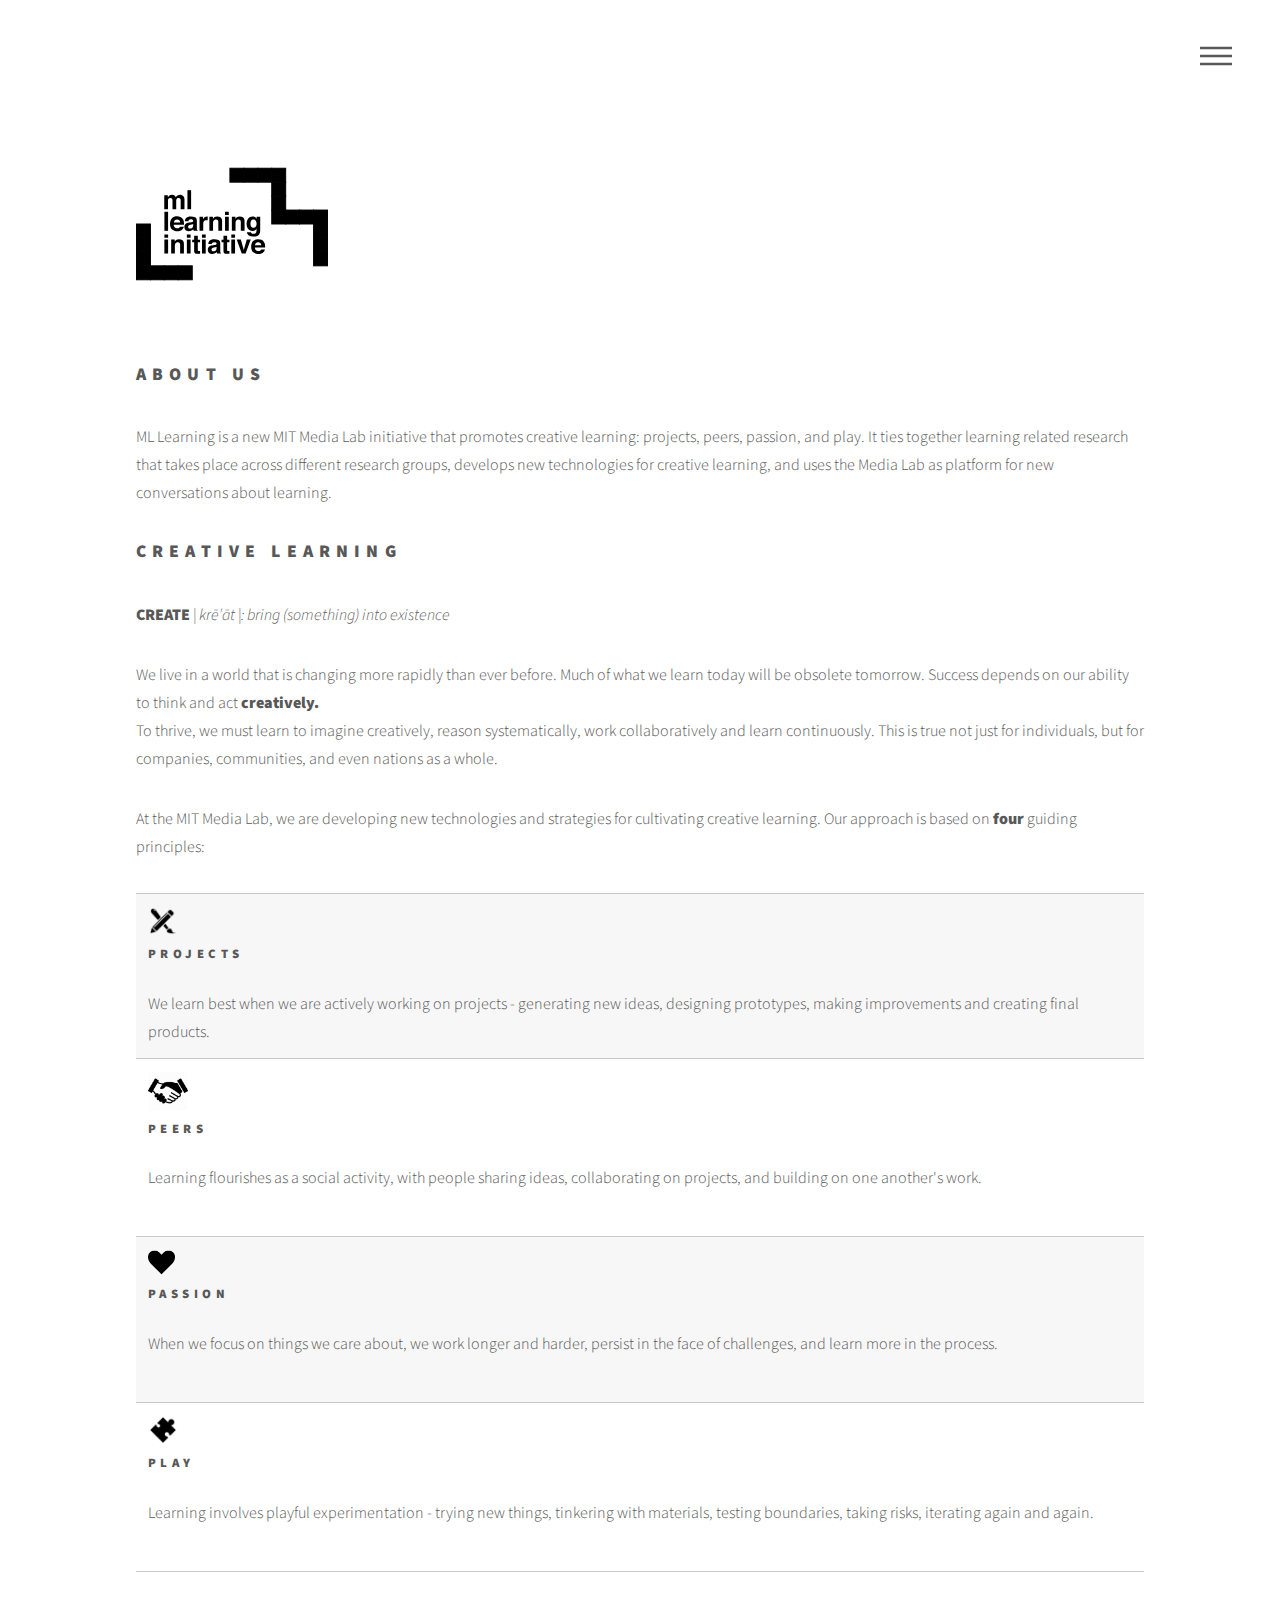
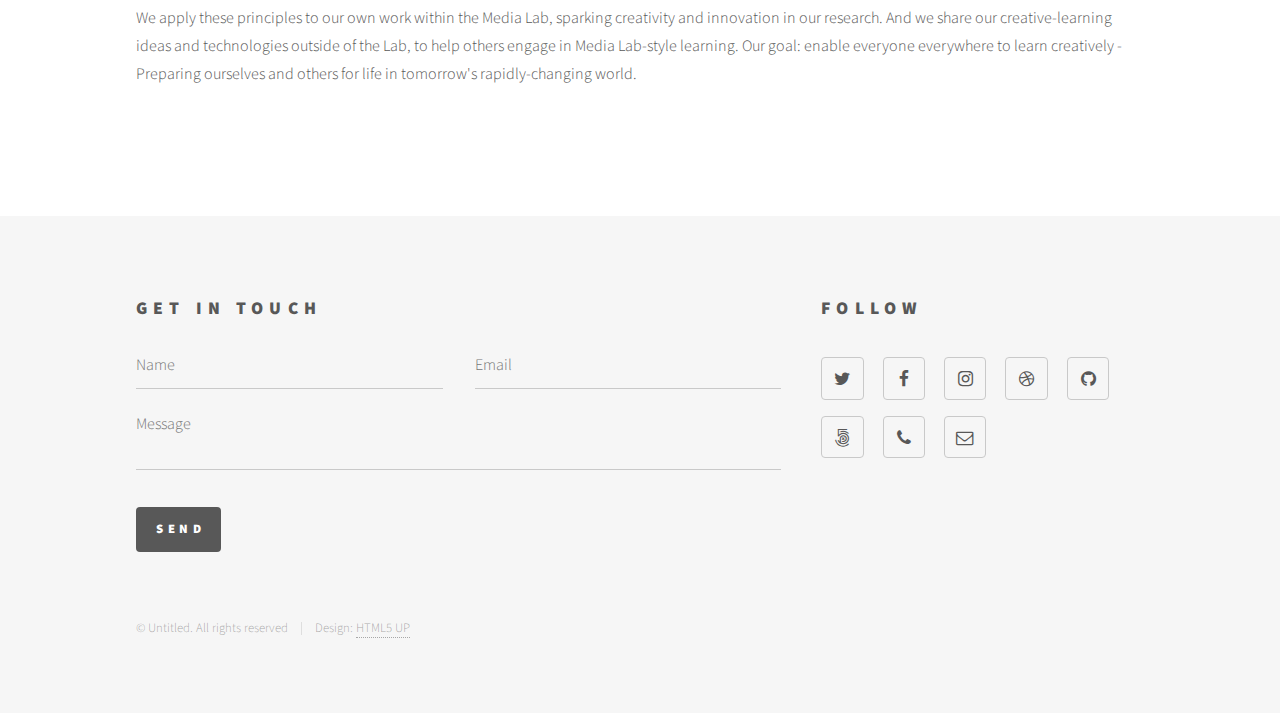
==== commit 373d6cbb: "final changes" ====
--- a/about.html
+++ b/about.html
@@ -53,6 +53,7 @@
 					<div id="main">
 						<div class="inner">
 
+ 
 <h2> About Us </h2>
 
 <p>
@@ -63,6 +64,7 @@
    about learning.
 </p>
 
+
 <h2> Creative Learning </h2>
 
 <p>
@@ -83,7 +85,9 @@
 communities, and even nations as a whole.
 
 </p>
-
+</tr>
+<td>
+</table>
 <p>
 
 At the MIT Media Lab, we are developing new technologies and strategies
@@ -113,7 +117,7 @@
 
 </tr>  
 <tr>  
-    <td><img src="images/icons/peers.png" alt="Peers icon" style="width:30px;height:30px;">
+    <td><img src="images/icons/peers.png" alt="Peers icon" style="width:40px;height:40px;">
 
     
     <h5>Peers</h5>
@@ -126,7 +130,7 @@
 
 </tr>  
 <tr>  
-   <td><img src="images/icons/passion.png" alt="Passion icon" style="width:30px;height:30px;">
+   <td><img src="images/icons/passion.png" alt="Passion icon" style="width:27px;height:27px;">
 
     
     <h5>Passion</h5>
--- a/assets/css/main.css
+++ b/assets/css/main.css
@@ -2694,7 +2694,7 @@
 					background-position: center;
 					background-repeat: no-repeat;
 					background-size: 100% 100%;
-					opacity: 0.25;
+					opacity: 0.65;
 					z-index: 2;
 				}
 
@@ -2794,7 +2794,7 @@
 
 				body:not(.is-touch) .peeps article:hover > .image:before {
 					background-color: #333333;
-					opacity: 0.35;
+					opacity: 0.65;
 				}
 
 				body:not(.is-touch) .peeps article:hover > .image:after {
